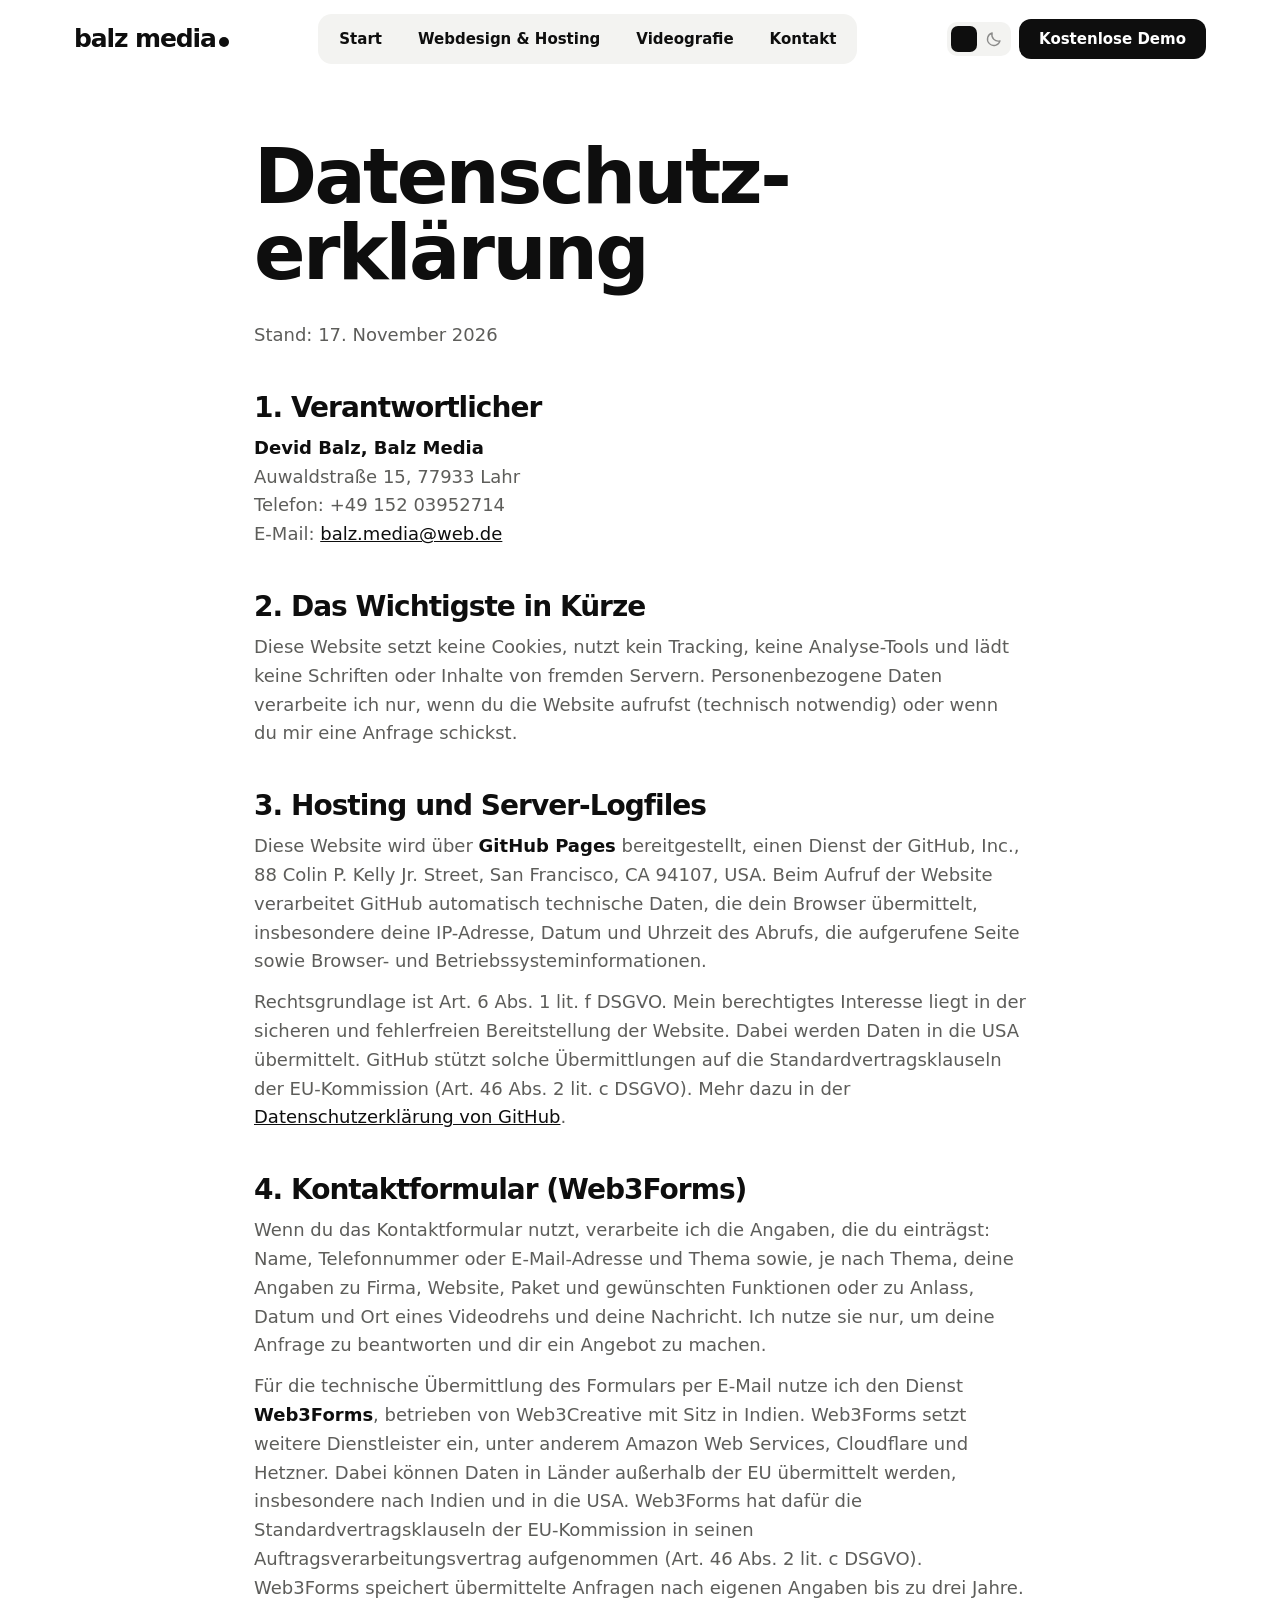
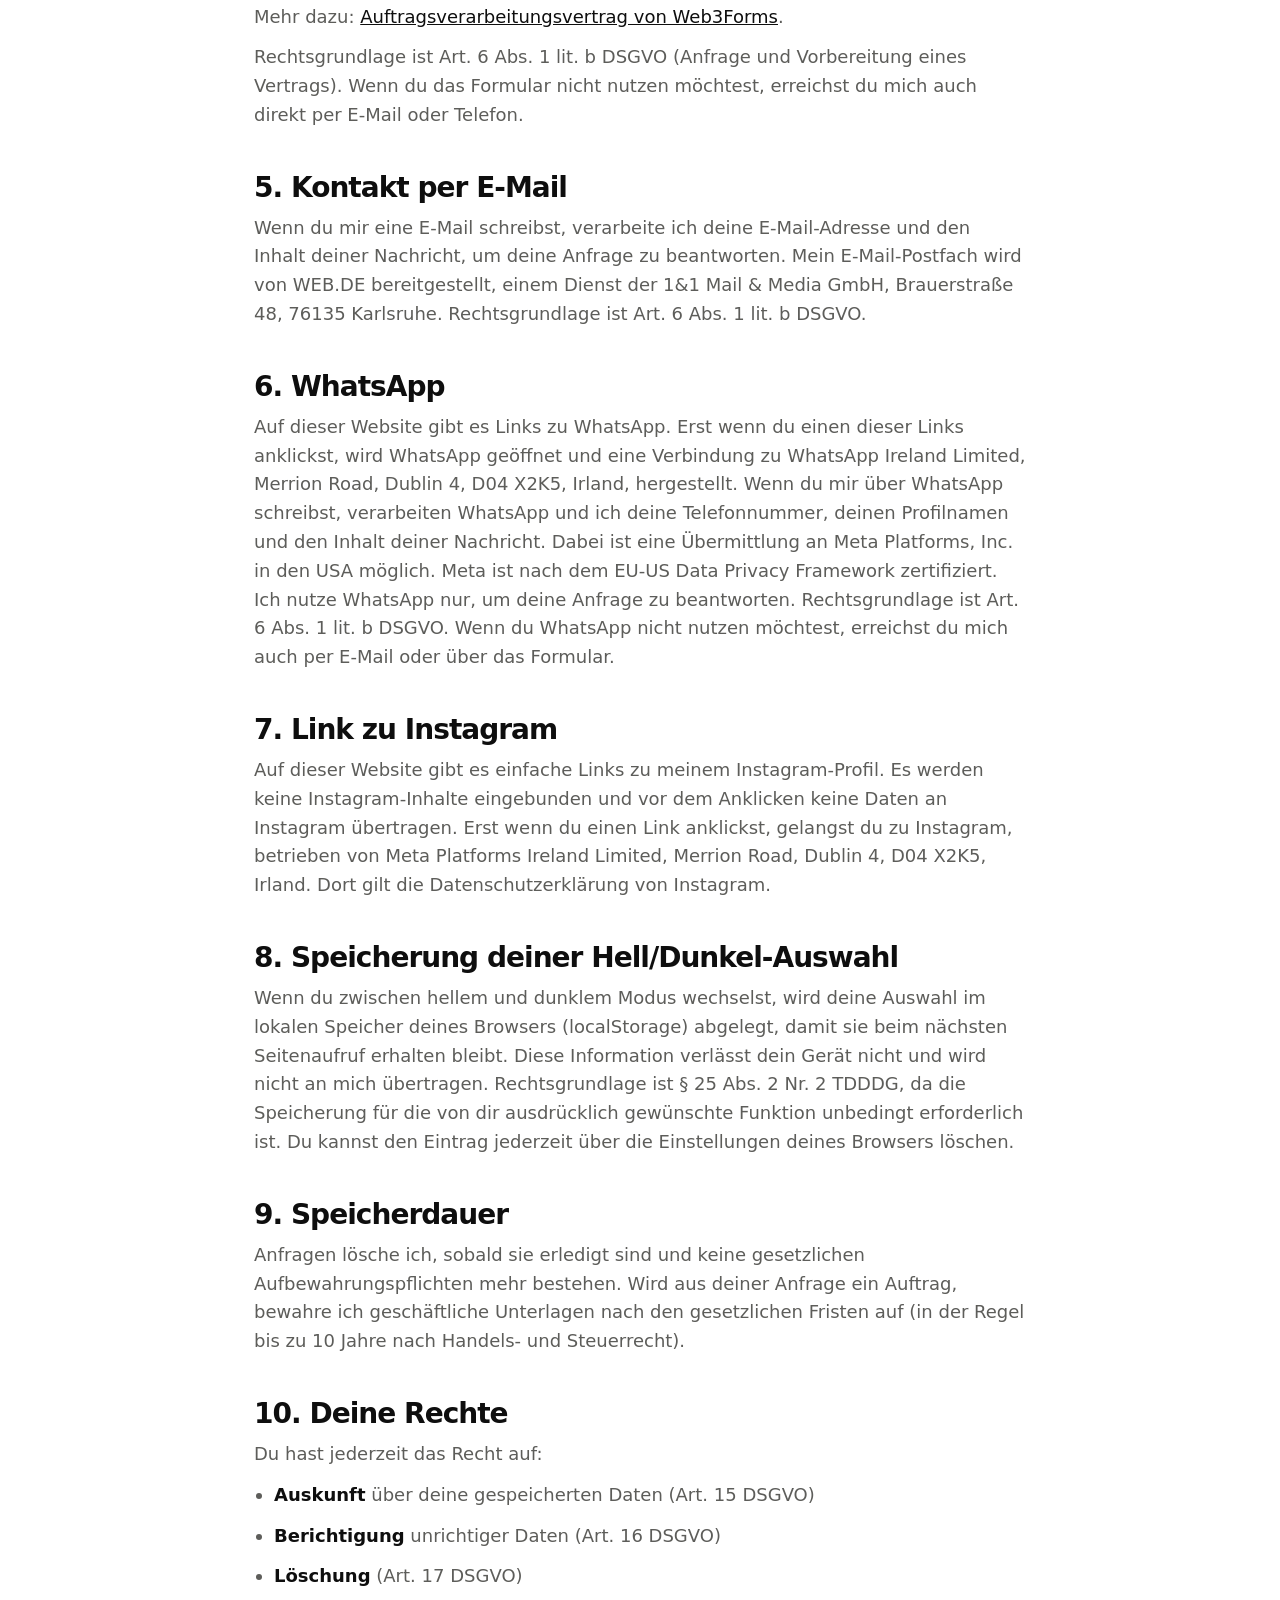
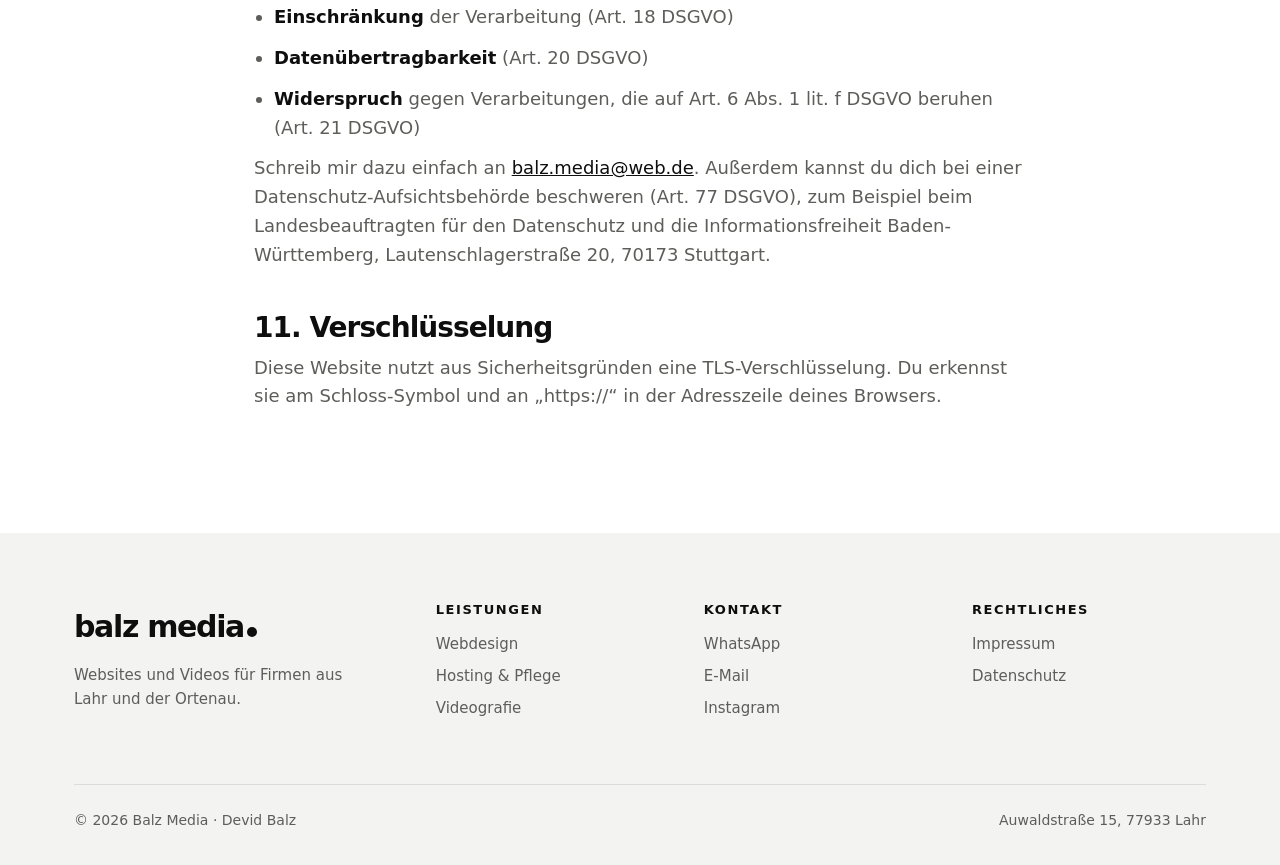
==== datenschutz.html @ 3a7aaa38 "Add files via upload" ====
<!DOCTYPE html>
<html lang="de" class="no-js">
<head>
<meta charset="utf-8">
<meta name="viewport" content="width=device-width, initial-scale=1">
<title>Datenschutz | Balz Media</title>
<meta name="description" content="Datenschutzerklärung von Balz Media.">
<meta name="robots" content="noindex">
<meta name="theme-color" content="#0e0e0e">
<link rel="icon" href="data:image/svg+xml,%3Csvg xmlns='http://www.w3.org/2000/svg' viewBox='0 0 64 64'%3E%3Crect width='64' height='64' rx='14' fill='%230e0e0e'/%3E%3Ctext x='13' y='45' font-family='Arial' font-weight='900' font-size='36' fill='%23fff'%3Eb%3C/text%3E%3Ccircle cx='49' cy='41' r='5' fill='%23fff'/%3E%3C/svg%3E">
<script>try{var t=localStorage.getItem('bm-theme');if(!t)t=matchMedia('(prefers-color-scheme: dark)').matches?'dark':'light';document.documentElement.setAttribute('data-theme',t)}catch(e){}</script>
<link rel="stylesheet" href="style.css">
</head>
<body>
<header>
  <div class="wrap nav">
    <a class="mark" href="index.html" aria-label="Balz Media – Startseite">balz media<b></b></a>
    <ul><li><a href="index.html">Start</a></li><li><a href="webdesign.html">Webdesign &amp; Hosting</a></li><li><a href="videografie.html">Videografie</a></li><li><a href="kontakt.html">Kontakt</a></li></ul>
    <div class="tools">
      <button class="switch" id="theme" type="button" aria-label="Hell- oder Dunkelmodus umschalten"><svg class="sun" viewBox="0 0 24 24" fill="none" stroke="currentColor" stroke-width="1.8" stroke-linecap="round" aria-hidden="true"><circle cx="12" cy="12" r="4.2"/><path d="M12 2.5v2.2M12 19.3v2.2M4.6 4.6l1.6 1.6M17.8 17.8l1.6 1.6M2.5 12h2.2M19.3 12h2.2M4.6 19.4l1.6-1.6M17.8 6.2l1.6-1.6"/></svg><svg class="moon" viewBox="0 0 24 24" fill="none" stroke="currentColor" stroke-width="1.8" stroke-linejoin="round" aria-hidden="true"><path d="M20 14.5A8.5 8.5 0 0 1 9.5 4 8.5 8.5 0 1 0 20 14.5z"/></svg><span class="knob"></span></button>
      <button class="icon-btn menu-btn" id="menu" type="button" aria-label="Menü" aria-expanded="false" aria-controls="mnav"><svg viewBox="0 0 24 24" fill="none" stroke="currentColor" stroke-width="2" stroke-linecap="round" aria-hidden="true"><path d="M4 7h16M4 12h16M4 17h16"/></svg></button>
      <a class="btn btn-ink" href="kontakt.html"><span class="long">Kostenlose Demo</span><span class="short">Anfragen</span></a>
    </div>
  </div>
  <nav class="mobile-nav wrap" id="mnav" aria-label="Menü"><a href="index.html">Start</a><a href="webdesign.html">Webdesign &amp; Hosting</a><a href="videografie.html">Videografie</a><a href="kontakt.html">Kontakt</a><a href="https://wa.me/4915203952714?text=Hallo%20Devid%2C%20ich%20interessiere%20mich%20f%C3%BCr%20eine%20Website." target="_blank" rel="noopener">WhatsApp</a><a href="https://www.instagram.com/balz.media" target="_blank" rel="noopener">Instagram</a></nav>
</header>
<main>

<section class="legal"><div class="wrap">
<h1>Datenschutz&shy;erklärung</h1>
<p>Stand: 17. November 2026</p>

<h2>1. Verantwortlicher</h2>
<p><strong>Devid Balz, Balz Media</strong><br>Auwaldstraße 15, 77933 Lahr<br>Telefon: +49 152 03952714<br>E-Mail: <a href="mailto:balz.media@web.de">balz.media@web.de</a></p>

<h2>2. Das Wichtigste in Kürze</h2>
<p>Diese Website setzt keine Cookies, nutzt kein Tracking, keine Analyse-Tools und lädt keine Schriften oder Inhalte von fremden Servern. Personenbezogene Daten verarbeite ich nur, wenn du die Website aufrufst (technisch notwendig) oder wenn du mir eine Anfrage schickst.</p>

<h2>3. Hosting und Server-Logfiles</h2>
<p>Diese Website wird über <strong>GitHub Pages</strong> bereitgestellt, einen Dienst der GitHub, Inc., 88 Colin P. Kelly Jr. Street, San Francisco, CA 94107, USA. Beim Aufruf der Website verarbeitet GitHub automatisch technische Daten, die dein Browser übermittelt, insbesondere deine IP-Adresse, Datum und Uhrzeit des Abrufs, die aufgerufene Seite sowie Browser- und Betriebssysteminformationen.</p>
<p>Rechtsgrundlage ist Art. 6 Abs. 1 lit. f DSGVO. Mein berechtigtes Interesse liegt in der sicheren und fehlerfreien Bereitstellung der Website. Dabei werden Daten in die USA übermittelt. GitHub stützt solche Übermittlungen auf die Standardvertragsklauseln der EU-Kommission (Art. 46 Abs. 2 lit. c DSGVO). Mehr dazu in der <a href="https://docs.github.com/de/site-policy/privacy-policies/github-general-privacy-statement" target="_blank" rel="noopener">Datenschutzerklärung von GitHub</a>.</p>

<h2>4. Kontaktformular (Web3Forms)</h2>
<p>Wenn du das Kontaktformular nutzt, verarbeite ich die Angaben, die du einträgst: Name, Telefonnummer oder E-Mail-Adresse und Thema sowie, je nach Thema, deine Angaben zu Firma, Website, Paket und gewünschten Funktionen oder zu Anlass, Datum und Ort eines Videodrehs und deine Nachricht. Ich nutze sie nur, um deine Anfrage zu beantworten und dir ein Angebot zu machen.</p>
<p>Für die technische Übermittlung des Formulars per E-Mail nutze ich den Dienst <strong>Web3Forms</strong>, betrieben von Web3Creative mit Sitz in Indien. Web3Forms setzt weitere Dienstleister ein, unter anderem Amazon Web Services, Cloudflare und Hetzner. Dabei können Daten in Länder außerhalb der EU übermittelt werden, insbesondere nach Indien und in die USA. Web3Forms hat dafür die Standardvertragsklauseln der EU-Kommission in seinen Auftragsverarbeitungsvertrag aufgenommen (Art. 46 Abs. 2 lit. c DSGVO). Web3Forms speichert übermittelte Anfragen nach eigenen Angaben bis zu drei Jahre. Mehr dazu: <a href="https://web3forms.com/dpa" target="_blank" rel="noopener">Auftragsverarbeitungsvertrag von Web3Forms</a>.</p>
<p>Rechtsgrundlage ist Art. 6 Abs. 1 lit. b DSGVO (Anfrage und Vorbereitung eines Vertrags). Wenn du das Formular nicht nutzen möchtest, erreichst du mich auch direkt per E-Mail oder Telefon.</p>

<h2>5. Kontakt per E-Mail</h2>
<p>Wenn du mir eine E-Mail schreibst, verarbeite ich deine E-Mail-Adresse und den Inhalt deiner Nachricht, um deine Anfrage zu beantworten. Mein E-Mail-Postfach wird von WEB.DE bereitgestellt, einem Dienst der 1&amp;1 Mail &amp; Media GmbH, Brauerstraße 48, 76135 Karlsruhe. Rechtsgrundlage ist Art. 6 Abs. 1 lit. b DSGVO.</p>

<h2>6. WhatsApp</h2>
<p>Auf dieser Website gibt es Links zu WhatsApp. Erst wenn du einen dieser Links anklickst, wird WhatsApp geöffnet und eine Verbindung zu WhatsApp Ireland Limited, Merrion Road, Dublin 4, D04 X2K5, Irland, hergestellt. Wenn du mir über WhatsApp schreibst, verarbeiten WhatsApp und ich deine Telefonnummer, deinen Profilnamen und den Inhalt deiner Nachricht. Dabei ist eine Übermittlung an Meta Platforms, Inc. in den USA möglich. Meta ist nach dem EU-US Data Privacy Framework zertifiziert. Ich nutze WhatsApp nur, um deine Anfrage zu beantworten. Rechtsgrundlage ist Art. 6 Abs. 1 lit. b DSGVO. Wenn du WhatsApp nicht nutzen möchtest, erreichst du mich auch per E-Mail oder über das Formular.</p>

<h2>7. Link zu Instagram</h2>
<p>Auf dieser Website gibt es einfache Links zu meinem Instagram-Profil. Es werden keine Instagram-Inhalte eingebunden und vor dem Anklicken keine Daten an Instagram übertragen. Erst wenn du einen Link anklickst, gelangst du zu Instagram, betrieben von Meta Platforms Ireland Limited, Merrion Road, Dublin 4, D04 X2K5, Irland. Dort gilt die Datenschutzerklärung von Instagram.</p>

<h2>8. Speicherung deiner Hell/Dunkel-Auswahl</h2>
<p>Wenn du zwischen hellem und dunklem Modus wechselst, wird deine Auswahl im lokalen Speicher deines Browsers (localStorage) abgelegt, damit sie beim nächsten Seitenaufruf erhalten bleibt. Diese Information verlässt dein Gerät nicht und wird nicht an mich übertragen. Rechtsgrundlage ist § 25 Abs. 2 Nr. 2 TDDDG, da die Speicherung für die von dir ausdrücklich gewünschte Funktion unbedingt erforderlich ist. Du kannst den Eintrag jederzeit über die Einstellungen deines Browsers löschen.</p>

<h2>9. Speicherdauer</h2>
<p>Anfragen lösche ich, sobald sie erledigt sind und keine gesetzlichen Aufbewahrungspflichten mehr bestehen. Wird aus deiner Anfrage ein Auftrag, bewahre ich geschäftliche Unterlagen nach den gesetzlichen Fristen auf (in der Regel bis zu 10 Jahre nach Handels- und Steuerrecht).</p>

<h2>10. Deine Rechte</h2>
<p>Du hast jederzeit das Recht auf:</p>
<ul>
<li><strong>Auskunft</strong> über deine gespeicherten Daten (Art. 15 DSGVO)</li>
<li><strong>Berichtigung</strong> unrichtiger Daten (Art. 16 DSGVO)</li>
<li><strong>Löschung</strong> (Art. 17 DSGVO)</li>
<li><strong>Einschränkung</strong> der Verarbeitung (Art. 18 DSGVO)</li>
<li><strong>Datenübertragbarkeit</strong> (Art. 20 DSGVO)</li>
<li><strong>Widerspruch</strong> gegen Verarbeitungen, die auf Art. 6 Abs. 1 lit. f DSGVO beruhen (Art. 21 DSGVO)</li>
</ul>
<p>Schreib mir dazu einfach an <a href="mailto:balz.media@web.de">balz.media@web.de</a>. Außerdem kannst du dich bei einer Datenschutz-Aufsichtsbehörde beschweren (Art. 77 DSGVO), zum Beispiel beim Landesbeauftragten für den Datenschutz und die Informationsfreiheit Baden-Württemberg, Lautenschlagerstraße 20, 70173 Stuttgart.</p>

<h2>11. Verschlüsselung</h2>
<p>Diese Website nutzt aus Sicherheitsgründen eine TLS-Verschlüsselung. Du erkennst sie am Schloss-Symbol und an „https://“ in der Adresszeile deines Browsers.</p>
</div></section>
</main>
<footer>
  <div class="wrap">
    <div class="fgrid">
      <div><a class="mark" href="index.html">balz media<b></b></a><p>Websites und Videos für Firmen aus Lahr und der Ortenau.</p></div>
      <div><h3>Leistungen</h3><ul><li><a href="webdesign.html">Webdesign</a></li><li><a href="webdesign.html#hosting">Hosting &amp; Pflege</a></li><li><a href="videografie.html">Videografie</a></li></ul></div>
      <div><h3>Kontakt</h3><ul><li><a href="https://wa.me/4915203952714?text=Hallo%20Devid%2C%20ich%20interessiere%20mich%20f%C3%BCr%20eine%20Website." target="_blank" rel="noopener">WhatsApp</a></li><li><a href="mailto:balz.media@web.de">E-Mail</a></li><li><a href="https://www.instagram.com/balz.media" target="_blank" rel="noopener">Instagram</a></li></ul></div>
      <div><h3>Rechtliches</h3><ul><li><a href="impressum.html">Impressum</a></li><li><a href="datenschutz.html">Datenschutz</a></li></ul></div>
    </div>
    <div class="fbot"><span>© 2026 Balz Media · Devid Balz</span><span>Auwaldstraße 15, 77933 Lahr</span></div>
  </div>
</footer>
<script src="main.js"></script>
</body>
</html>
---- style.css ----
/* Balz Media – gemeinsames Stylesheet. Keine externen Schriften (DSGVO). */
:root{--bg:#ffffff;--bg2:#f3f3f1;--ink:#0e0e0e;--on-ink:#ffffff;--soft:#5d5d5a;--line:#dedcd8;--inv:#0e0e0e;--on-inv:#ffffff;--inv-soft:#a6a6a2;--inv-line:#2c2c2a;--wa:#1fa855;color-scheme:light}
[data-theme="dark"]{--bg:#0b0b0b;--bg2:#161616;--ink:#ffffff;--on-ink:#0b0b0b;--soft:#b9b9b5;--line:#2c2c2a;--inv:#ffffff;--on-inv:#0b0b0b;--inv-soft:#55554f;--inv-line:#dcdcd8;color-scheme:dark}
*{box-sizing:border-box;margin:0;padding:0}
html{scroll-behavior:smooth}
@media(prefers-reduced-motion:reduce){html{scroll-behavior:auto}*{animation:none!important;transition:none!important}}
body{background:var(--bg);color:var(--ink);font-family:ui-sans-serif,system-ui,-apple-system,'Segoe UI',Roboto,'Helvetica Neue',Arial,sans-serif;font-size:18px;line-height:1.6;-webkit-font-smoothing:antialiased;transition:background-color .3s,color .3s}
a{color:inherit}
img{max-width:100%;display:block}
:focus-visible{outline:3px solid var(--ink);outline-offset:3px;border-radius:6px}
.wrap{max-width:1180px;margin:0 auto;padding:0 24px}
h1,h2,h3{font-weight:800;letter-spacing:-.035em;line-height:1}
h1{font-size:clamp(46px,8vw,112px)}
h2{font-size:clamp(36px,5.2vw,64px);margin-bottom:18px;max-width:17ch}
h3{font-size:24px;letter-spacing:-.02em;line-height:1.15}
.lead{color:var(--soft);max-width:56ch;font-size:clamp(18px,1.6vw,20px)}
.kicker{display:inline-block;font-size:13px;font-weight:800;letter-spacing:.14em;text-transform:uppercase;margin-bottom:20px}
.kicker::before{content:"";display:inline-block;width:8px;height:8px;border-radius:50%;background:currentColor;margin-right:10px;vertical-align:1px}
section{padding:110px 0}
.alt{background:var(--bg2)}
.inv{background:var(--inv);color:var(--on-inv)}
.inv .lead,.inv .soft{color:var(--inv-soft)}

/* Buttons */
.btn{display:inline-flex;align-items:center;justify-content:center;gap:10px;padding:16px 26px;border-radius:12px;font:inherit;font-weight:700;font-size:16px;text-decoration:none;border:0;cursor:pointer;transition:transform .15s,background .2s,color .2s;line-height:1.2}
.btn:hover{transform:translateY(-2px)}
.btn .ar{width:18px;height:18px;fill:none;stroke:currentColor;stroke-width:2.4;stroke-linecap:round;stroke-linejoin:round;transition:transform .2s}
.btn:hover .ar{transform:translateX(4px)}
.btn svg{width:20px;height:20px;flex-shrink:0}
.btn-ink{background:var(--ink);color:var(--on-ink)}
.btn-line{box-shadow:inset 0 0 0 2px var(--ink)}
.btn-line:hover{background:var(--ink);color:var(--on-ink)}
.inv .btn-ink{background:var(--on-inv);color:var(--inv)}
.inv .btn-line{box-shadow:inset 0 0 0 2px var(--on-inv)}
.inv .btn-line:hover{background:var(--on-inv);color:var(--inv)}
.btn-wa{background:var(--wa);color:#fff}
.btn-insta{background:linear-gradient(45deg,#f9a03f 0%,#e1306c 40%,#c13584 65%,#833ab4 100%);color:#fff}
.ctas{display:flex;gap:12px;flex-wrap:wrap}

/* Header */
header{position:sticky;top:0;z-index:30;background:var(--bg);background:color-mix(in srgb,var(--bg) 88%,transparent);backdrop-filter:saturate(1.4) blur(12px);-webkit-backdrop-filter:saturate(1.4) blur(12px);border-bottom:1px solid transparent;transition:border-color .2s,background-color .3s}
header.scrolled{border-bottom-color:var(--line)}
.nav{display:flex;align-items:center;justify-content:space-between;height:78px;gap:16px}
.mark{font-weight:800;font-size:25px;letter-spacing:-.045em;text-decoration:none;white-space:nowrap}
.mark b{display:inline-block;width:10px;height:10px;border-radius:50%;background:currentColor;margin-left:3px}
.nav ul{display:flex;gap:4px;list-style:none;font-size:15px;font-weight:600;background:var(--bg2);padding:5px;border-radius:14px}
.nav ul a{display:block;text-decoration:none;padding:8px 16px;border-radius:10px;transition:background .2s,color .2s}
.nav ul a:hover{background:var(--bg)}
.nav ul a[aria-current="page"]{background:var(--ink);color:var(--on-ink)}
.tools{display:flex;align-items:center;gap:8px}
.icon-btn{width:42px;height:42px;border-radius:50%;border:1.5px solid var(--line);background:transparent;color:var(--ink);display:grid;place-items:center;cursor:pointer;text-decoration:none;transition:border-color .2s}
.icon-btn:hover{border-color:var(--ink)}
.icon-btn svg{width:19px;height:19px}
.switch{position:relative;width:64px;height:34px;border-radius:10px;border:0;background:var(--bg2);cursor:pointer;color:var(--ink);flex-shrink:0}
.switch svg{position:absolute;top:8px;width:18px;height:18px;opacity:.45}
.switch .sun{left:8px}.switch .moon{right:8px}
.switch .knob{position:absolute;top:4px;left:4px;width:26px;height:26px;border-radius:7px;background:var(--ink);transition:transform .25s}
[data-theme="dark"] .switch .knob{transform:translateX(30px)}
.nav .btn{padding:11px 20px;font-size:15px}
.nav .btn .short{display:none}
.icon-btn{border-radius:10px}
.menu-btn{display:none}
.mobile-nav{display:none}

/* Hero */
.hero{padding:70px 0 100px}
.hero h1{max-width:13ch;margin-bottom:28px}
.hero h1 .o{-webkit-text-stroke:2px var(--ink);color:transparent}
.hero .lead{margin-bottom:36px}
.facts{display:flex;gap:14px 36px;flex-wrap:wrap;margin-top:42px;font-size:16px;color:var(--soft)}
.facts b{color:var(--ink);font-weight:800}
.page-hero{padding:70px 0 90px}
.page-hero h1{font-size:clamp(44px,7vw,96px);max-width:14ch;margin-bottom:26px}

/* Zwei Bereiche (Startseite) */
.split{display:grid;grid-template-columns:1fr 1fr;gap:20px}
.tile{position:relative;display:flex;flex-direction:column;justify-content:space-between;min-height:460px;padding:40px;border-radius:24px;text-decoration:none;overflow:hidden;transition:transform .25s}
.tile:hover{transform:translateY(-6px)}
.tile.t-web{background:var(--bg2);color:var(--ink)}
.tile.t-vid{background:var(--inv);color:var(--on-inv)}
.tile .num{font-size:14px;font-weight:800;letter-spacing:.14em;text-transform:uppercase;opacity:.7}
.tile h2{font-size:clamp(38px,4.6vw,60px);margin:18px 0 14px}
.tile p{opacity:.75;max-width:36ch}
.tile ul{list-style:none;margin:24px 0 30px;display:flex;flex-wrap:wrap;gap:8px}
.tile li{font-size:14px;font-weight:700;padding:7px 14px;border-radius:999px;border:1.5px solid currentColor;opacity:.85}
.tile .go{display:inline-flex;align-items:center;gap:12px;font-weight:800;font-size:18px}
.tile .go i{width:52px;height:52px;border-radius:14px;display:grid;place-items:center;background:currentColor;transition:transform .25s}
.tile .go i svg{width:22px;height:22px;stroke-width:2.4;fill:none;stroke-linecap:round;stroke-linejoin:round}
.t-web .go i svg{stroke:var(--bg2)}.t-vid .go i svg{stroke:var(--inv)}
.tile:hover .go i{transform:translateX(6px)}

/* Handy-Mockups der Demos */
.phones{display:flex;justify-content:center;align-items:flex-end;gap:26px;margin-top:60px}
.phone{display:block;width:240px;flex-shrink:0;border-radius:34px;background:#0e0e0e;padding:10px;text-decoration:none;position:relative;transition:transform .25s;box-shadow:0 30px 60px -30px rgba(0,0,0,.45)}
[data-theme="dark"] .phone{background:#2a2a2a}
.phone:hover{transform:translateY(-10px)}
.phone img{width:100%;height:auto;aspect-ratio:9/17;object-fit:cover;object-position:top;border-radius:25px}
.phone:nth-child(2){width:260px}
.phone .lbl{display:block;text-align:center;font-size:14px;font-weight:700;color:var(--ink);position:absolute;left:0;right:0;bottom:-34px}
.phones-note{text-align:center;color:var(--soft);font-size:15px;margin-top:56px}

/* Listen */
.who{display:grid;grid-template-columns:1fr 1fr;gap:70px;align-items:start}
.who p{color:var(--soft);margin-bottom:16px}
.list{list-style:none;border-top:2px solid var(--ink)}
.list li{display:flex;justify-content:space-between;gap:20px;padding:20px 0;border-bottom:1px solid var(--line);font-weight:700;font-size:19px}
.list li span{color:var(--soft);font-weight:500;font-size:15px;text-align:right}

/* Ablauf */
.steps{display:grid;grid-template-columns:repeat(4,1fr);gap:20px;list-style:none;counter-reset:s;margin-top:50px}
.steps li{counter-increment:s;border-top:2px solid currentColor;padding-top:22px}
.steps li::before{content:"0" counter(s);display:block;font-weight:800;font-size:15px;letter-spacing:.1em;margin-bottom:26px}
.steps h3{margin-bottom:10px}
.steps p{color:var(--soft);font-size:16px}
.inv .steps p{color:var(--inv-soft)}

/* Karussell (Pakete / Leistungen) */
.carousel{position:relative}
.car-top{display:flex;justify-content:space-between;align-items:flex-end;gap:20px;flex-wrap:wrap}
.car-ctrl{display:flex;gap:10px}
.car-ctrl{align-items:center}
.car-ctrl .count{font-weight:800;font-size:15px;letter-spacing:.06em;margin-right:8px;font-variant-numeric:tabular-nums}
.car-ctrl button{width:50px;height:50px;border-radius:12px;border:2px solid var(--ink);background:transparent;color:var(--ink);cursor:pointer;display:grid;place-items:center;transition:background .2s,opacity .2s}
.car-ctrl button:hover:not(:disabled){background:var(--ink);color:var(--on-ink)}
.car-ctrl button:disabled{opacity:.25;cursor:default}
.car-ctrl svg{width:20px;height:20px;fill:none;stroke:currentColor;stroke-width:2.4;stroke-linecap:round;stroke-linejoin:round}
.track{display:flex;gap:20px;overflow-x:auto;scroll-snap-type:x mandatory;scroll-behavior:smooth;scrollbar-width:none;padding:44px 2px 10px;margin-top:6px;touch-action:pan-x pan-y;overscroll-behavior-x:contain;-webkit-overflow-scrolling:touch}
.track::-webkit-scrollbar{display:none}
.track>*{flex:0 0 min(370px,86%);scroll-snap-align:start}
@media(min-width:1001px){.track.plans>*{flex-basis:calc((100% - 40px)/3)}.track.vids>*{flex-basis:calc((100% - 40px)/3)}}
.bar{height:3px;background:var(--line);border-radius:2px;margin-top:28px;overflow:hidden}
.bar i{display:block;height:100%;width:30%;background:var(--ink);border-radius:2px;transition:width .2s}

/* Paket-Karten */
.plan{position:relative;background:var(--bg);border:1.5px solid var(--line);border-radius:22px;padding:34px 30px;display:flex;flex-direction:column}
.alt .plan{background:var(--bg)}
.plan.hot{background:var(--inv);color:var(--on-inv);border-color:var(--inv)}
.plan .tag{position:absolute;top:-15px;left:30px;background:var(--ink);color:var(--on-ink);font-size:13px;font-weight:800;padding:6px 14px;border-radius:999px}
.plan.hot .tag{background:var(--on-inv);color:var(--inv);box-shadow:0 0 0 2px var(--inv)}
.plan h3{font-size:28px}
.plan .for{color:var(--soft);font-size:15px;margin:6px 0 22px}
.plan.hot .for,.plan.hot .per{color:var(--inv-soft)}
.plan .price{font-size:48px;font-weight:800;letter-spacing:-.04em;line-height:1}
.plan .per{color:var(--soft);font-size:15px;margin:6px 0 24px}
.plan ul{list-style:none;margin-bottom:30px;flex:1}
.plan li{padding:10px 0 10px 30px;position:relative;font-size:16px;border-top:1px solid var(--line)}
.plan.hot li{border-top-color:var(--inv-line)}
.plan li::before{content:"";position:absolute;left:2px;top:17px;width:14px;height:8px;border-left:2.5px solid currentColor;border-bottom:2.5px solid currentColor;transform:rotate(-45deg)}
.plan .btn{width:100%}

/* Kleine Karten (Hosting, Video-Leistungen) */
.grid3{display:grid;grid-template-columns:repeat(3,1fr);gap:20px;margin-top:50px}
.grid2{display:grid;grid-template-columns:repeat(2,1fr);gap:20px;margin-top:50px}
.box{background:var(--bg);border:1.5px solid var(--line);border-radius:22px;padding:32px 30px}
.alt .box{background:var(--bg)}
.box .price{font-size:40px;font-weight:800;letter-spacing:-.04em;margin:12px 0 2px}
.box .per{color:var(--soft);font-size:15px;margin-bottom:14px}
.box p{color:var(--soft);font-size:16px}
.box ul{list-style:none;margin-top:14px}
.box li{padding:8px 0 8px 26px;position:relative;font-size:16px;border-top:1px solid var(--line)}
.box li::before{content:"";position:absolute;left:2px;top:15px;width:12px;height:7px;border-left:2.5px solid currentColor;border-bottom:2.5px solid currentColor;transform:rotate(-45deg)}
.note{color:var(--soft);font-size:15px;margin-top:28px;max-width:80ch}

/* Video-Karten */
.vcard{border-radius:22px;overflow:hidden;background:var(--bg);border:1.5px solid var(--line);display:flex;flex-direction:column}
.vcard .media{aspect-ratio:16/10;background:var(--inv);color:var(--on-inv);display:grid;place-items:center;position:relative}
.vcard .media.v{aspect-ratio:4/5}
.vcard .media span{font-size:14px;font-weight:700;opacity:.6}
.vcard .media i{position:absolute;left:20px;top:18px;font-style:normal;font-size:13px;font-weight:800;letter-spacing:.12em;text-transform:uppercase;opacity:.75}
.play{width:66px;height:66px;border-radius:50%;border:2px solid currentColor;display:grid;place-items:center;margin-bottom:14px}
.play svg{width:22px;height:22px;fill:currentColor;margin-left:4px}
.vcard .media .in{display:flex;flex-direction:column;align-items:center}
.vcard .tx{padding:26px 26px 30px}
.vcard h3{margin-bottom:8px}
.vcard p{color:var(--soft);font-size:16px}
.vcard .from{display:inline-block;margin-top:16px;font-weight:800;font-size:15px}

/* Showreel-Platzhalter */
.reel{margin-top:56px;border-radius:24px;aspect-ratio:16/8;background:#161616;color:#fff;display:grid;place-items:center;position:relative;overflow:hidden}
[data-theme="dark"] .reel{background:#1d1d1d}
.reel .in{display:flex;flex-direction:column;align-items:center;gap:6px;text-align:center}
.reel .play{width:90px;height:90px}
.reel .play svg{width:30px;height:30px}
.reel b{font-size:22px}
.reel small{opacity:.6;font-size:15px}

/* Über mich */
.about{display:grid;grid-template-columns:.9fr 1.1fr;gap:80px;align-items:center}
.portrait{aspect-ratio:4/5;border-radius:24px;background:var(--bg2);display:grid;place-items:center;color:var(--soft);font-weight:700;overflow:hidden;border:1.5px dashed var(--line)}
.portrait img{width:100%;height:100%;object-fit:cover}
.about p{color:var(--soft);margin-bottom:16px;max-width:54ch}
.sig{font-weight:800;color:var(--ink)!important;margin-top:8px}

/* Referenz */
.ref{display:grid;grid-template-columns:1fr 1.4fr;gap:50px;align-items:center;background:var(--bg2);border-radius:24px;padding:46px}
.ref blockquote{font-size:clamp(22px,2.4vw,30px);font-weight:700;letter-spacing:-.02em;line-height:1.3}
.ref .who-r{margin-top:18px;color:var(--soft);font-size:15px}

/* FAQ */
.faq{max-width:860px;margin-top:40px;border-top:2px solid var(--ink)}
.faq details{border-bottom:1px solid var(--line)}
.faq summary{list-style:none;cursor:pointer;padding:24px 50px 24px 0;font-weight:800;font-size:20px;position:relative;letter-spacing:-.01em}
.faq summary::-webkit-details-marker{display:none}
.faq summary::after{content:"";position:absolute;right:8px;top:50%;width:12px;height:12px;border-right:2.5px solid currentColor;border-bottom:2.5px solid currentColor;transform:translateY(-75%) rotate(45deg);transition:transform .2s}
.faq details[open] summary::after{transform:translateY(-25%) rotate(-135deg)}
.faq details p{color:var(--soft);padding:0 0 24px;max-width:70ch}

/* CTA */
.cta .in2{display:grid;grid-template-columns:1.3fr 1fr;gap:50px;align-items:end}
.cta h2{font-size:clamp(42px,6.4vw,92px);margin:0}
.cta .lead{margin-bottom:28px}
.cta .big{width:100%;justify-content:space-between;padding:22px 26px;font-size:19px}
.cta .mini{display:flex;flex-wrap:wrap;gap:8px 22px;margin-top:22px;font-size:15px;font-weight:700}
.cta .mini a{text-decoration:none;border-bottom:1.5px solid var(--inv-soft);padding-bottom:2px}
.cta .mini a:hover{border-bottom-color:var(--on-inv)}

/* Kontakt */
.contact-top{padding-top:60px;padding-bottom:46px;border-bottom:2px solid var(--ink);margin-bottom:46px}
.contact-top h1{font-size:clamp(46px,7.5vw,104px);max-width:none}
.contact-top .lead{margin-top:20px}
.contact{display:grid;grid-template-columns:.85fr 1.15fr;gap:60px;align-items:start;padding-bottom:110px}
.direct h2{font-size:24px;letter-spacing:-.02em;margin-bottom:14px}
.rows{list-style:none;border-top:1px solid var(--line)}
.rows a{display:grid;grid-template-columns:1fr auto;align-items:center;gap:4px 14px;padding:20px 4px;border-bottom:1px solid var(--line);text-decoration:none;transition:padding .2s}
.rows a:hover{padding-left:12px}
.rows small{grid-column:1;font-size:13px;font-weight:700;letter-spacing:.1em;text-transform:uppercase;color:var(--soft)}
.rows b{grid-column:1;font-size:clamp(18px,2vw,22px);letter-spacing:-.01em;overflow-wrap:anywhere}
.rows svg.ar{grid-column:2;grid-row:1/3;width:22px;height:22px;fill:none;stroke:currentColor;stroke-width:2.2;stroke-linecap:round;stroke-linejoin:round}
.promise{margin-top:30px;padding:22px;border-radius:16px;background:var(--bg2);font-size:16px;color:var(--soft)}
.promise b{color:var(--ink)}
.chips{display:flex;flex-wrap:wrap;gap:8px;border:0}
.chips legend{font-size:14px;font-weight:700;margin-bottom:8px}
.chips label{display:block;position:relative;font-weight:600;font-size:15px}
.chips input{position:absolute;opacity:0;width:1px;height:1px}
.chips label>span{display:block;padding:10px 16px;border-radius:10px;border:1.5px solid var(--line);background:var(--bg);cursor:pointer;transition:background .15s,color .15s,border-color .15s}
.chips input:checked+span{background:var(--ink);color:var(--on-ink);border-color:var(--ink)}
.chips input:focus-visible+span{outline:3px solid var(--ink);outline-offset:2px}
.btn-wa-line{background:transparent;color:var(--ink);box-shadow:inset 0 0 0 2px var(--line)}
.btn-wa-line svg{color:var(--wa)}
.btn-wa-line:hover{box-shadow:inset 0 0 0 2px var(--wa)}
form{background:var(--bg2);border-radius:20px;padding:38px;display:grid;grid-template-columns:1fr 1fr;gap:16px}
form>*{min-width:0}
label{display:flex;flex-direction:column;gap:7px;font-size:14px;font-weight:700}
.full{grid-column:1/-1}
input,select,textarea{font:inherit;font-size:16px;font-weight:400;padding:14px 15px;border:1.5px solid var(--line);border-radius:12px;background:var(--bg);color:var(--ink);width:100%}
input:focus,select:focus,textarea:focus{outline:none;border-color:var(--ink)}
textarea{min-height:130px;resize:vertical}
.check span{font-weight:400;font-size:14px;color:var(--soft);line-height:1.5}
.check input{width:auto;margin-right:8px;vertical-align:-2px;accent-color:var(--ink)}
.check a{color:var(--ink)}
.ok{display:none;grid-column:1/-1;font-weight:700}
.opt{font-weight:400;color:var(--soft)}

/* Rechtliches */
.legal{padding:60px 0 110px}
.legal .wrap{max-width:820px}
.legal h1{font-size:clamp(44px,6vw,76px);margin-bottom:30px}
.legal h2{font-size:28px;margin:44px 0 12px;max-width:none}
.legal h3{font-size:20px;margin:24px 0 8px}
.legal p,.legal li{color:var(--soft);margin-bottom:12px}
.legal ul{padding-left:20px;margin-bottom:12px}
.legal strong{color:var(--ink)}
.legal a{color:var(--ink)}
.todo{background:#ffe08a;color:#4a3700;padding:1px 6px;border-radius:4px;font-weight:700}

/* Footer */
footer{padding:70px 0 34px;font-size:15px;color:var(--soft);background:var(--bg2)}
.fgrid{display:grid;grid-template-columns:1.4fr 1fr 1fr 1fr;gap:34px}
.fgrid .mark{color:var(--ink);font-size:30px;display:inline-block;margin-bottom:12px}
.fgrid p{max-width:30ch}
.fgrid h3{font-size:13px;letter-spacing:.12em;text-transform:uppercase;color:var(--ink);margin-bottom:14px}
.fgrid ul{list-style:none}
.fgrid li{margin-bottom:8px}
.fbot{display:flex;justify-content:space-between;flex-wrap:wrap;gap:10px;margin-top:56px;padding-top:24px;border-top:1px solid var(--line);font-size:14px}
footer a{text-decoration:none}footer a:hover{text-decoration:underline}

/* Einblenden beim Scrollen */
.reveal{opacity:0;transform:translateY(24px);transition:opacity .7s,transform .7s}
.reveal.in{opacity:1;transform:none}
.no-js .reveal{opacity:1;transform:none}

@media(max-width:1000px){
  .nav ul{display:none}
  .menu-btn{display:grid}
  .mobile-nav.open{display:block;border-top:1px solid var(--line);padding:10px 0 18px}
  .mobile-nav a{display:block;padding:12px 0;font-weight:700;font-size:20px;text-decoration:none}
  .split,.who,.about,.contact,.ref,.cta .in2{grid-template-columns:1fr}
  .fgrid{grid-template-columns:1fr 1fr}
  .who,.about,.contact{gap:44px}
  .grid3{grid-template-columns:1fr 1fr}
  .steps{grid-template-columns:1fr 1fr;gap:34px 20px}
  .phone:nth-child(3){display:none}
  section{padding:90px 0}
}
@media(max-width:640px){
  body{font-size:17px}
  .wrap{padding:0 20px}
  .nav{height:68px}
  .mark{font-size:22px}
  .icon-btn{width:38px;height:38px}
  .tools{gap:6px}
  .nav .btn{padding:10px 14px;font-size:14px}
  .nav .btn .long{display:none}.nav .btn .short{display:inline}
  .tools .hide-s{display:none}
  .tile{min-height:0;padding:30px 26px}
  .grid3,.grid2,.steps{grid-template-columns:1fr}
  .fgrid{grid-template-columns:1fr}
  .switch{width:58px}.switch .knob{width:23px}[data-theme="dark"] .switch .knob{transform:translateX(27px)}
  .contact-top{padding-top:40px;padding-bottom:34px;margin-bottom:34px}
  .phones{gap:14px}
  .phone{width:44%}.phone:nth-child(2){width:48%}
  form{grid-template-columns:1fr;padding:24px}
  .ref{padding:30px 24px}
  .list li{flex-direction:column;gap:2px}
  .list li span{text-align:left}
  .hero{padding:44px 0 80px}
  .page-hero{padding:44px 0 70px}
}

/* Formular-Gruppen je nach Thema */
.grp{display:grid;grid-template-columns:1fr 1fr;gap:16px;padding-top:6px}
.grp[hidden]{display:none}
.grp>*{min-width:0}
.gt{grid-column:1/-1;font-weight:800;font-size:13px;letter-spacing:.12em;text-transform:uppercase;color:var(--soft);padding-top:14px;border-top:1px solid var(--line)}
.chips legend .opt{font-weight:400}
@media(max-width:640px){.grp{grid-template-columns:1fr}}
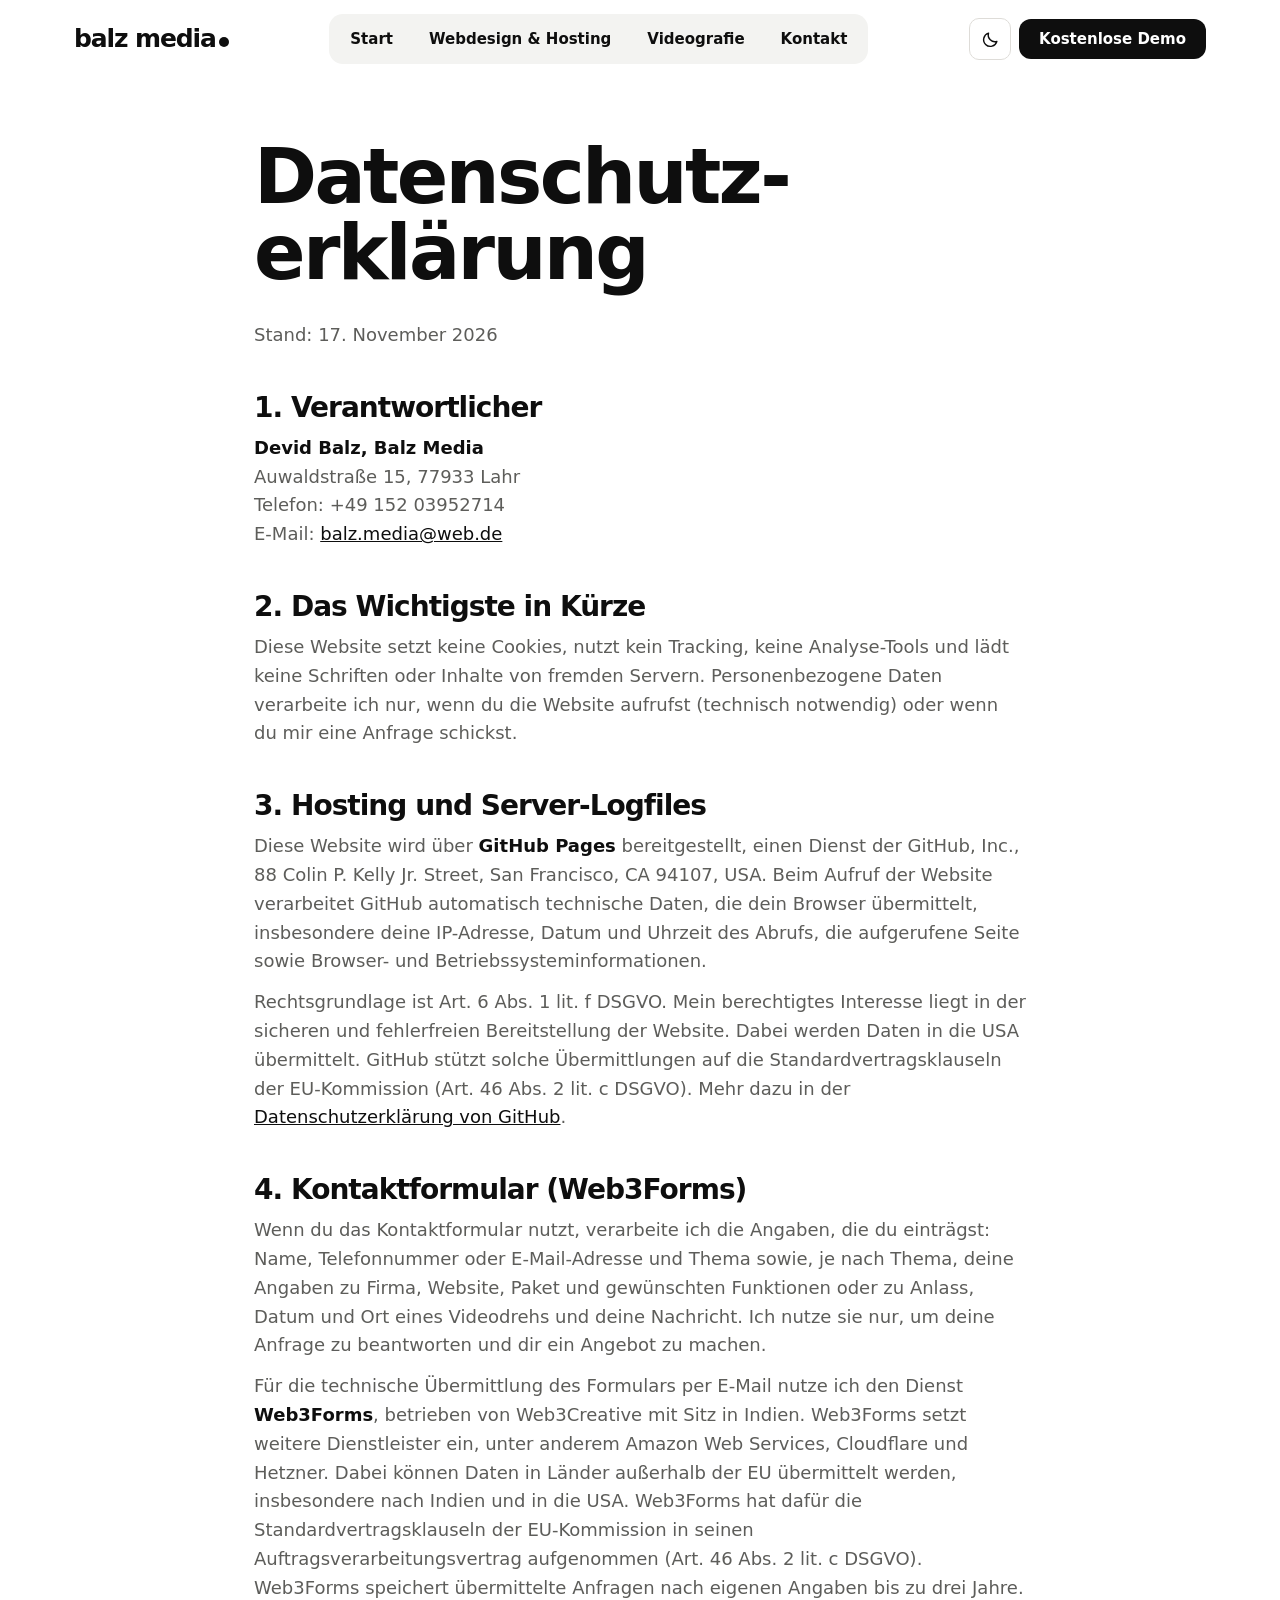
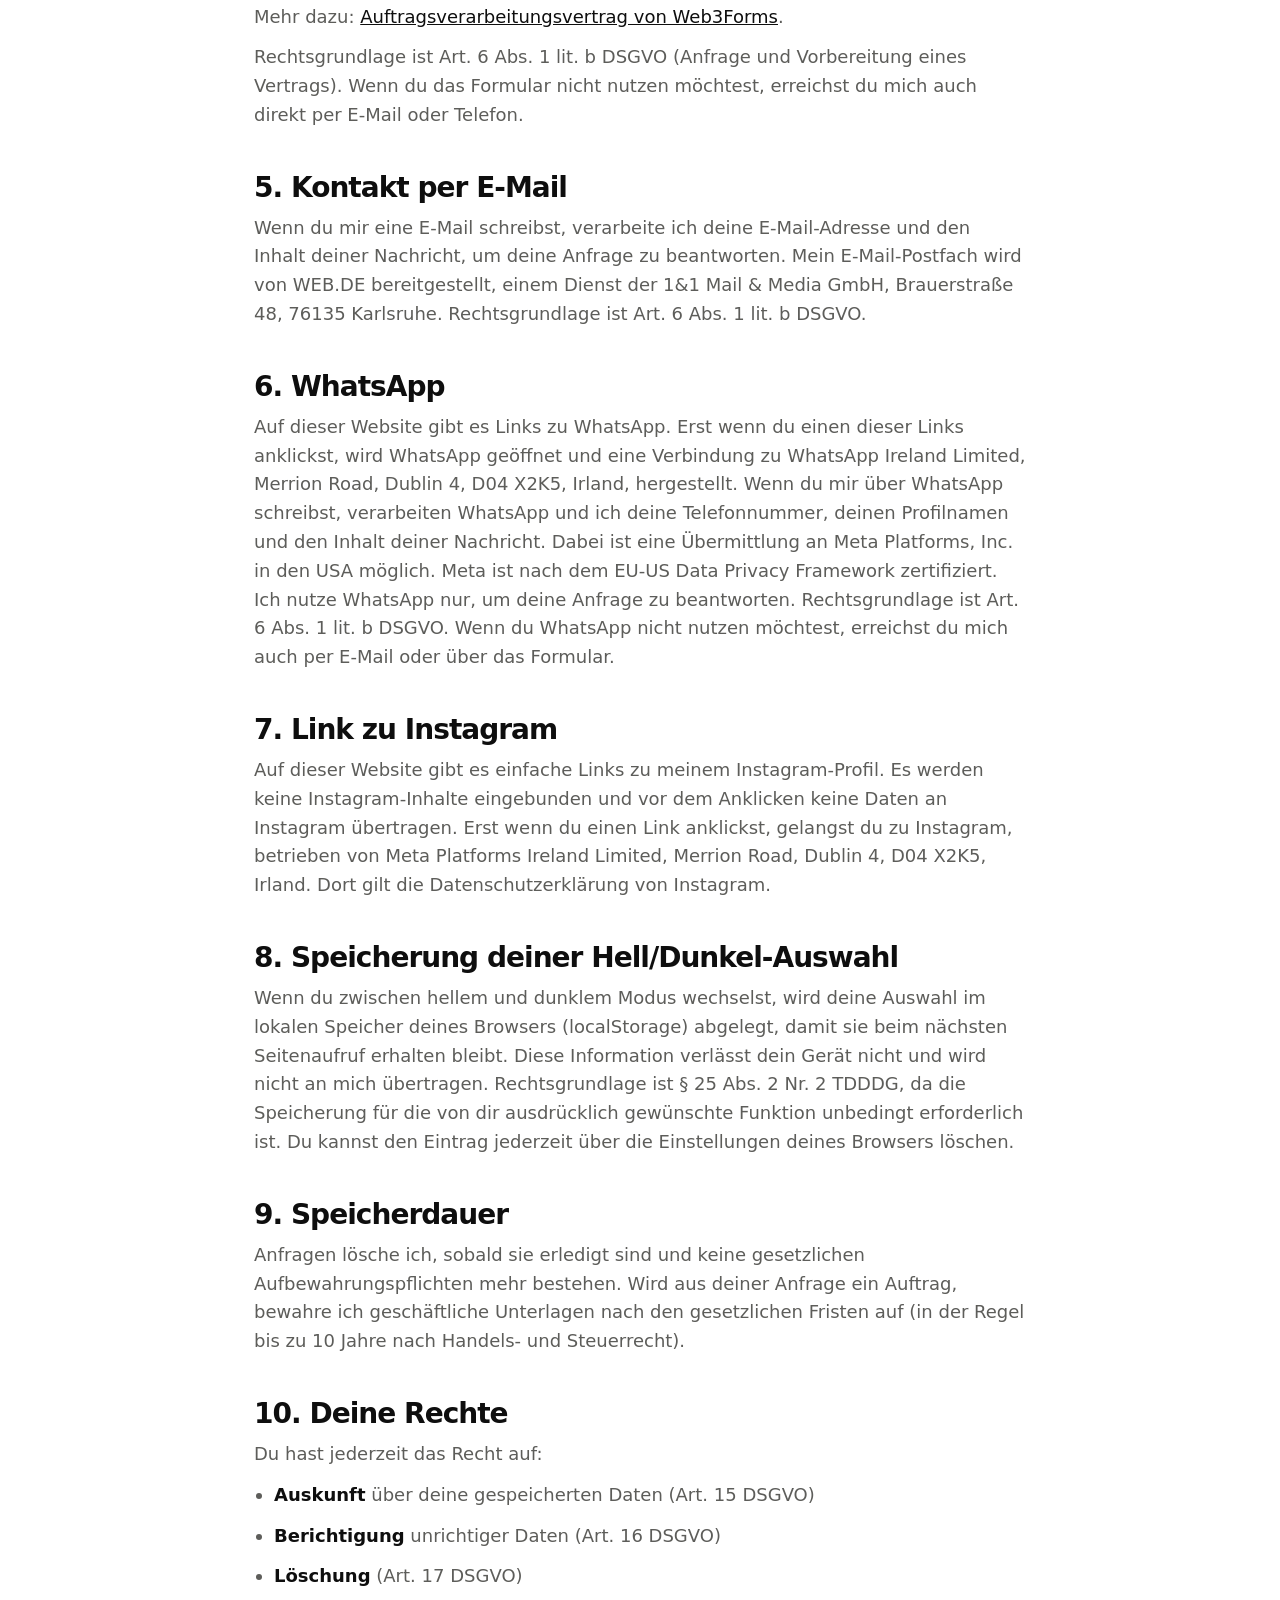
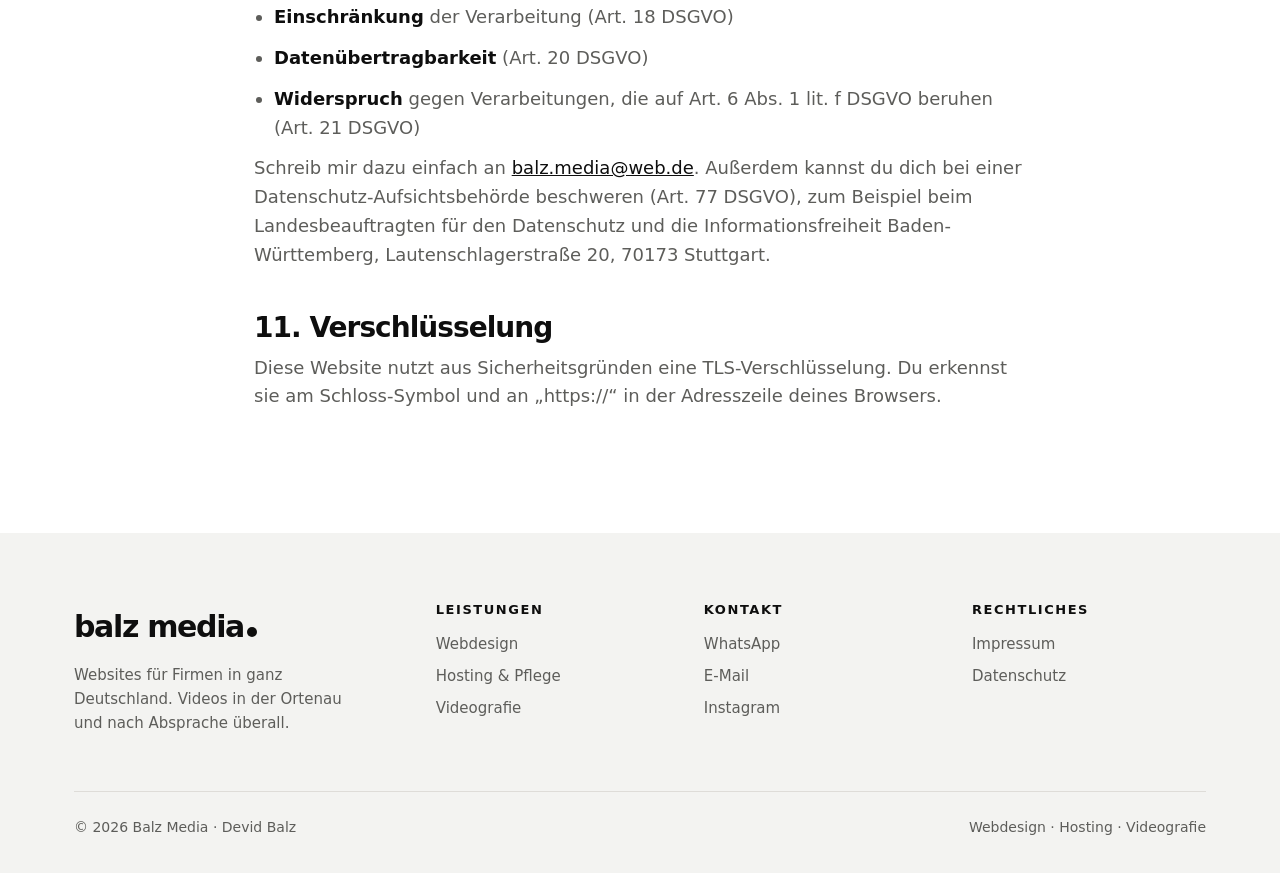
==== commit 93568f53: "Add files via upload" ====
--- a/datenschutz.html
+++ b/datenschutz.html
@@ -17,7 +17,7 @@
     <a class="mark" href="index.html" aria-label="Balz Media – Startseite">balz media<b></b></a>
     <ul><li><a href="index.html">Start</a></li><li><a href="webdesign.html">Webdesign &amp; Hosting</a></li><li><a href="videografie.html">Videografie</a></li><li><a href="kontakt.html">Kontakt</a></li></ul>
     <div class="tools">
-      <button class="switch" id="theme" type="button" aria-label="Hell- oder Dunkelmodus umschalten"><svg class="sun" viewBox="0 0 24 24" fill="none" stroke="currentColor" stroke-width="1.8" stroke-linecap="round" aria-hidden="true"><circle cx="12" cy="12" r="4.2"/><path d="M12 2.5v2.2M12 19.3v2.2M4.6 4.6l1.6 1.6M17.8 17.8l1.6 1.6M2.5 12h2.2M19.3 12h2.2M4.6 19.4l1.6-1.6M17.8 6.2l1.6-1.6"/></svg><svg class="moon" viewBox="0 0 24 24" fill="none" stroke="currentColor" stroke-width="1.8" stroke-linejoin="round" aria-hidden="true"><path d="M20 14.5A8.5 8.5 0 0 1 9.5 4 8.5 8.5 0 1 0 20 14.5z"/></svg><span class="knob"></span></button>
+      <button class="icon-btn theme" id="theme" type="button" aria-label="Hell- oder Dunkelmodus umschalten" title="Hell / Dunkel"><svg class="sun" viewBox="0 0 24 24" fill="none" stroke="currentColor" stroke-width="1.8" stroke-linecap="round" aria-hidden="true"><circle cx="12" cy="12" r="4.2"/><path d="M12 2.5v2.2M12 19.3v2.2M4.6 4.6l1.6 1.6M17.8 17.8l1.6 1.6M2.5 12h2.2M19.3 12h2.2M4.6 19.4l1.6-1.6M17.8 6.2l1.6-1.6"/></svg><svg class="moon" viewBox="0 0 24 24" fill="none" stroke="currentColor" stroke-width="1.8" stroke-linejoin="round" aria-hidden="true"><path d="M20 14.5A8.5 8.5 0 0 1 9.5 4 8.5 8.5 0 1 0 20 14.5z"/></svg></button>
       <button class="icon-btn menu-btn" id="menu" type="button" aria-label="Menü" aria-expanded="false" aria-controls="mnav"><svg viewBox="0 0 24 24" fill="none" stroke="currentColor" stroke-width="2" stroke-linecap="round" aria-hidden="true"><path d="M4 7h16M4 12h16M4 17h16"/></svg></button>
       <a class="btn btn-ink" href="kontakt.html"><span class="long">Kostenlose Demo</span><span class="short">Anfragen</span></a>
     </div>
@@ -79,12 +79,12 @@
 <footer>
   <div class="wrap">
     <div class="fgrid">
-      <div><a class="mark" href="index.html">balz media<b></b></a><p>Websites und Videos für Firmen aus Lahr und der Ortenau.</p></div>
+      <div><a class="mark" href="index.html">balz media<b></b></a><p>Websites für Firmen in ganz Deutschland. Videos in der Ortenau und nach Absprache überall.</p></div>
       <div><h3>Leistungen</h3><ul><li><a href="webdesign.html">Webdesign</a></li><li><a href="webdesign.html#hosting">Hosting &amp; Pflege</a></li><li><a href="videografie.html">Videografie</a></li></ul></div>
       <div><h3>Kontakt</h3><ul><li><a href="https://wa.me/4915203952714?text=Hallo%20Devid%2C%20ich%20interessiere%20mich%20f%C3%BCr%20eine%20Website." target="_blank" rel="noopener">WhatsApp</a></li><li><a href="mailto:balz.media@web.de">E-Mail</a></li><li><a href="https://www.instagram.com/balz.media" target="_blank" rel="noopener">Instagram</a></li></ul></div>
       <div><h3>Rechtliches</h3><ul><li><a href="impressum.html">Impressum</a></li><li><a href="datenschutz.html">Datenschutz</a></li></ul></div>
     </div>
-    <div class="fbot"><span>© 2026 Balz Media · Devid Balz</span><span>Auwaldstraße 15, 77933 Lahr</span></div>
+    <div class="fbot"><span>© 2026 Balz Media · Devid Balz</span><span>Webdesign · Hosting · Videografie</span></div>
   </div>
 </footer>
 <script src="main.js"></script>
--- a/style.css
+++ b/style.css
@@ -51,11 +51,7 @@
 .icon-btn{width:42px;height:42px;border-radius:50%;border:1.5px solid var(--line);background:transparent;color:var(--ink);display:grid;place-items:center;cursor:pointer;text-decoration:none;transition:border-color .2s}
 .icon-btn:hover{border-color:var(--ink)}
 .icon-btn svg{width:19px;height:19px}
-.switch{position:relative;width:64px;height:34px;border-radius:10px;border:0;background:var(--bg2);cursor:pointer;color:var(--ink);flex-shrink:0}
-.switch svg{position:absolute;top:8px;width:18px;height:18px;opacity:.45}
-.switch .sun{left:8px}.switch .moon{right:8px}
-.switch .knob{position:absolute;top:4px;left:4px;width:26px;height:26px;border-radius:7px;background:var(--ink);transition:transform .25s}
-[data-theme="dark"] .switch .knob{transform:translateX(30px)}
+.theme .sun{display:none}[data-theme="dark"] .theme .sun{display:block}[data-theme="dark"] .theme .moon{display:none}
 .nav .btn{padding:11px 20px;font-size:15px}
 .nav .btn .short{display:none}
 .icon-btn{border-radius:10px}
@@ -215,41 +211,8 @@
 .cta .mini a:hover{border-bottom-color:var(--on-inv)}
 
 /* Kontakt */
-.contact-top{padding-top:60px;padding-bottom:46px;border-bottom:2px solid var(--ink);margin-bottom:46px}
-.contact-top h1{font-size:clamp(46px,7.5vw,104px);max-width:none}
-.contact-top .lead{margin-top:20px}
-.contact{display:grid;grid-template-columns:.85fr 1.15fr;gap:60px;align-items:start;padding-bottom:110px}
-.direct h2{font-size:24px;letter-spacing:-.02em;margin-bottom:14px}
-.rows{list-style:none;border-top:1px solid var(--line)}
-.rows a{display:grid;grid-template-columns:1fr auto;align-items:center;gap:4px 14px;padding:20px 4px;border-bottom:1px solid var(--line);text-decoration:none;transition:padding .2s}
-.rows a:hover{padding-left:12px}
-.rows small{grid-column:1;font-size:13px;font-weight:700;letter-spacing:.1em;text-transform:uppercase;color:var(--soft)}
-.rows b{grid-column:1;font-size:clamp(18px,2vw,22px);letter-spacing:-.01em;overflow-wrap:anywhere}
-.rows svg.ar{grid-column:2;grid-row:1/3;width:22px;height:22px;fill:none;stroke:currentColor;stroke-width:2.2;stroke-linecap:round;stroke-linejoin:round}
-.promise{margin-top:30px;padding:22px;border-radius:16px;background:var(--bg2);font-size:16px;color:var(--soft)}
-.promise b{color:var(--ink)}
-.chips{display:flex;flex-wrap:wrap;gap:8px;border:0}
-.chips legend{font-size:14px;font-weight:700;margin-bottom:8px}
-.chips label{display:block;position:relative;font-weight:600;font-size:15px}
-.chips input{position:absolute;opacity:0;width:1px;height:1px}
-.chips label>span{display:block;padding:10px 16px;border-radius:10px;border:1.5px solid var(--line);background:var(--bg);cursor:pointer;transition:background .15s,color .15s,border-color .15s}
-.chips input:checked+span{background:var(--ink);color:var(--on-ink);border-color:var(--ink)}
-.chips input:focus-visible+span{outline:3px solid var(--ink);outline-offset:2px}
-.btn-wa-line{background:transparent;color:var(--ink);box-shadow:inset 0 0 0 2px var(--line)}
-.btn-wa-line svg{color:var(--wa)}
-.btn-wa-line:hover{box-shadow:inset 0 0 0 2px var(--wa)}
-form{background:var(--bg2);border-radius:20px;padding:38px;display:grid;grid-template-columns:1fr 1fr;gap:16px}
-form>*{min-width:0}
-label{display:flex;flex-direction:column;gap:7px;font-size:14px;font-weight:700}
-.full{grid-column:1/-1}
-input,select,textarea{font:inherit;font-size:16px;font-weight:400;padding:14px 15px;border:1.5px solid var(--line);border-radius:12px;background:var(--bg);color:var(--ink);width:100%}
-input:focus,select:focus,textarea:focus{outline:none;border-color:var(--ink)}
-textarea{min-height:130px;resize:vertical}
-.check span{font-weight:400;font-size:14px;color:var(--soft);line-height:1.5}
-.check input{width:auto;margin-right:8px;vertical-align:-2px;accent-color:var(--ink)}
-.check a{color:var(--ink)}
-.ok{display:none;grid-column:1/-1;font-weight:700}
-.opt{font-weight:400;color:var(--soft)}
+
+
 
 /* Rechtliches */
 .legal{padding:60px 0 110px}
@@ -284,9 +247,9 @@
   .menu-btn{display:grid}
   .mobile-nav.open{display:block;border-top:1px solid var(--line);padding:10px 0 18px}
   .mobile-nav a{display:block;padding:12px 0;font-weight:700;font-size:20px;text-decoration:none}
-  .split,.who,.about,.contact,.ref,.cta .in2{grid-template-columns:1fr}
+  .split,.who,.about,.ref,.cta .in2{grid-template-columns:1fr}
   .fgrid{grid-template-columns:1fr 1fr}
-  .who,.about,.contact{gap:44px}
+  .who,.about{gap:44px}
   .grid3{grid-template-columns:1fr 1fr}
   .steps{grid-template-columns:1fr 1fr;gap:34px 20px}
   .phone:nth-child(3){display:none}
@@ -305,11 +268,8 @@
   .tile{min-height:0;padding:30px 26px}
   .grid3,.grid2,.steps{grid-template-columns:1fr}
   .fgrid{grid-template-columns:1fr}
-  .switch{width:58px}.switch .knob{width:23px}[data-theme="dark"] .switch .knob{transform:translateX(27px)}
-  .contact-top{padding-top:40px;padding-bottom:34px;margin-bottom:34px}
   .phones{gap:14px}
   .phone{width:44%}.phone:nth-child(2){width:48%}
-  form{grid-template-columns:1fr;padding:24px}
   .ref{padding:30px 24px}
   .list li{flex-direction:column;gap:2px}
   .list li span{text-align:left}
@@ -317,10 +277,78 @@
   .page-hero{padding:44px 0 70px}
 }
 
-/* Formular-Gruppen je nach Thema */
-.grp{display:grid;grid-template-columns:1fr 1fr;gap:16px;padding-top:6px}
+
+/* ---------- Kontaktseite ---------- */
+.contact-top{padding-top:70px;padding-bottom:70px}
+.contact-top h1{font-size:clamp(50px,8vw,112px);max-width:none}
+.contact-top .lead{margin-top:22px}
+.direct{list-style:none;display:grid;grid-template-columns:repeat(3,1fr);gap:16px;margin-top:46px}
+.direct a{display:grid;grid-template-columns:1fr auto;align-items:center;gap:6px 14px;padding:24px 24px;border-radius:18px;border:1.5px solid var(--line);text-decoration:none;height:100%;transition:border-color .2s,transform .2s}
+.direct a:hover{border-color:var(--ink);transform:translateY(-3px)}
+.direct small{font-size:12px;font-weight:800;letter-spacing:.12em;text-transform:uppercase;color:var(--soft)}
+.direct b{grid-column:1;font-size:19px;letter-spacing:-.01em;overflow-wrap:anywhere}
+.direct svg.ar{grid-column:2;grid-row:1/3;width:22px;height:22px;fill:none;stroke:currentColor;stroke-width:2.2;stroke-linecap:round;stroke-linejoin:round}
+.form-wrap{padding-bottom:120px}
+.form-head{border-top:2px solid var(--ink);padding-top:56px;margin-bottom:34px}
+.form-head h2{margin-bottom:12px}
+form{background:var(--bg2);border-radius:24px;padding:12px 56px 52px}
+.step{padding:44px 0;border-bottom:1px solid var(--line)}
+.step.last{border-bottom:0;padding-bottom:0}
+.step[hidden]{display:none}
+.sh{display:flex;align-items:center;gap:14px;margin-bottom:26px}
+.sh span{display:grid;place-items:center;width:40px;height:40px;border-radius:11px;background:var(--ink);color:var(--on-ink);font-weight:800;font-size:14px;letter-spacing:.04em}
+.sh h3{font-size:26px}
+.fields{display:grid;grid-template-columns:1fr 1fr;gap:24px 22px}
+.fields>*{min-width:0}
 .grp[hidden]{display:none}
-.grp>*{min-width:0}
-.gt{grid-column:1/-1;font-weight:800;font-size:13px;letter-spacing:.12em;text-transform:uppercase;color:var(--soft);padding-top:14px;border-top:1px solid var(--line)}
-.chips legend .opt{font-weight:400}
-@media(max-width:640px){.grp{grid-template-columns:1fr}}
+.fields .grp{display:contents}
+.fields .grp[hidden]{display:none}
+.full{grid-column:1/-1}
+label{display:flex;flex-direction:column;gap:9px;font-size:15px;font-weight:700}
+input,select,textarea{font:inherit;font-size:16px;font-weight:400;padding:16px 16px;border:1.5px solid var(--line);border-radius:12px;background:var(--bg);color:var(--ink);width:100%;min-height:56px;transition:border-color .2s,box-shadow .2s}
+select{appearance:none;-webkit-appearance:none;background-image:url("data:image/svg+xml,%3Csvg xmlns='http://www.w3.org/2000/svg' viewBox='0 0 24 24' fill='none' stroke='%23888' stroke-width='2.4' stroke-linecap='round' stroke-linejoin='round'%3E%3Cpath d='M6 9l6 6 6-6'/%3E%3C/svg%3E");background-repeat:no-repeat;background-position:right 14px center;background-size:18px;padding-right:44px;cursor:pointer}
+input::placeholder,textarea::placeholder{color:var(--soft);opacity:.75}
+input:focus,select:focus,textarea:focus{outline:none;border-color:var(--ink);box-shadow:0 0 0 4px color-mix(in srgb,var(--ink) 12%,transparent)}
+.bad{border-color:#d0372a!important;box-shadow:0 0 0 4px rgba(208,55,42,.15)!important}
+textarea{min-height:160px;resize:vertical;line-height:1.55}
+.chips{display:flex;flex-wrap:wrap;gap:10px;border:0;min-width:0}
+.chips legend{font-size:15px;font-weight:700;margin-bottom:12px;padding:0}
+.chips legend .opt{font-weight:400;color:var(--soft);margin-left:6px;font-size:14px}
+.chips label{display:block;position:relative;font-weight:600;font-size:15px}
+.chips input{position:absolute;opacity:0;width:1px;height:1px;min-height:0}
+.chips label>span{display:block;padding:13px 20px;border-radius:12px;border:1.5px solid var(--line);background:var(--bg);cursor:pointer;transition:background .15s,color .15s,border-color .15s}
+.chips label>span:hover{border-color:var(--ink)}
+.chips input:checked+span{background:var(--ink);color:var(--on-ink);border-color:var(--ink)}
+.chips.multi input:checked+span::before{content:"✓ "}
+.chips input:focus-visible+span{outline:3px solid var(--ink);outline-offset:2px}
+.check{flex-direction:row;align-items:flex-start;gap:12px;margin-top:22px;font-weight:400;font-size:15px;color:var(--soft);line-height:1.5;cursor:pointer}
+.check input{width:22px;height:22px;min-height:0;flex-shrink:0;margin-top:1px;accent-color:var(--ink);padding:0}
+.check.bad,.check input.bad{outline:2px solid #d0372a;outline-offset:3px;border-radius:4px}
+.check a{color:var(--ink)}
+.send{display:flex;gap:12px;flex-wrap:wrap;margin-top:28px}
+.send .btn{flex:1 1 220px;padding:18px 26px}
+.btn-wa-line{background:var(--bg);color:var(--ink);box-shadow:inset 0 0 0 1.5px var(--line)}
+.btn-wa-line svg{color:var(--wa)}
+.btn-wa-line:hover{box-shadow:inset 0 0 0 1.5px var(--wa)}
+.btn:disabled{opacity:.6;cursor:wait;transform:none}
+.err{display:none;margin-top:18px;padding:14px 16px;border-radius:12px;background:rgba(208,55,42,.1);color:#b3261e;font-weight:600;font-size:15px}
+[data-theme="dark"] .err{color:#ff8a80}
+.ok{display:none;padding:56px 0 8px;text-align:center}
+.ok b{display:block;font-size:clamp(30px,4vw,44px);letter-spacing:-.03em;margin-bottom:10px}
+.ok p{color:var(--soft)}
+.opt{font-weight:400;color:var(--soft)}
+.sr{position:absolute;width:1px;height:1px;overflow:hidden;clip:rect(0 0 0 0);white-space:nowrap}
+.hp{position:absolute;left:-9999px;width:1px;height:1px;opacity:0}
+@media(max-width:1000px){.direct{grid-template-columns:1fr;gap:12px}}
+@media(max-width:640px){
+  .contact-top{padding-top:44px;padding-bottom:50px}
+  .direct{margin-top:34px}
+  .direct a{padding:20px}
+  .form-head{padding-top:44px}
+  form{padding:4px 20px 30px;border-radius:20px}
+  .step{padding:34px 0}
+  .fields{grid-template-columns:1fr;gap:20px}
+  .sh h3{font-size:22px}
+  .chips label>span{padding:12px 16px}
+  .send .btn{flex-basis:100%}
+}
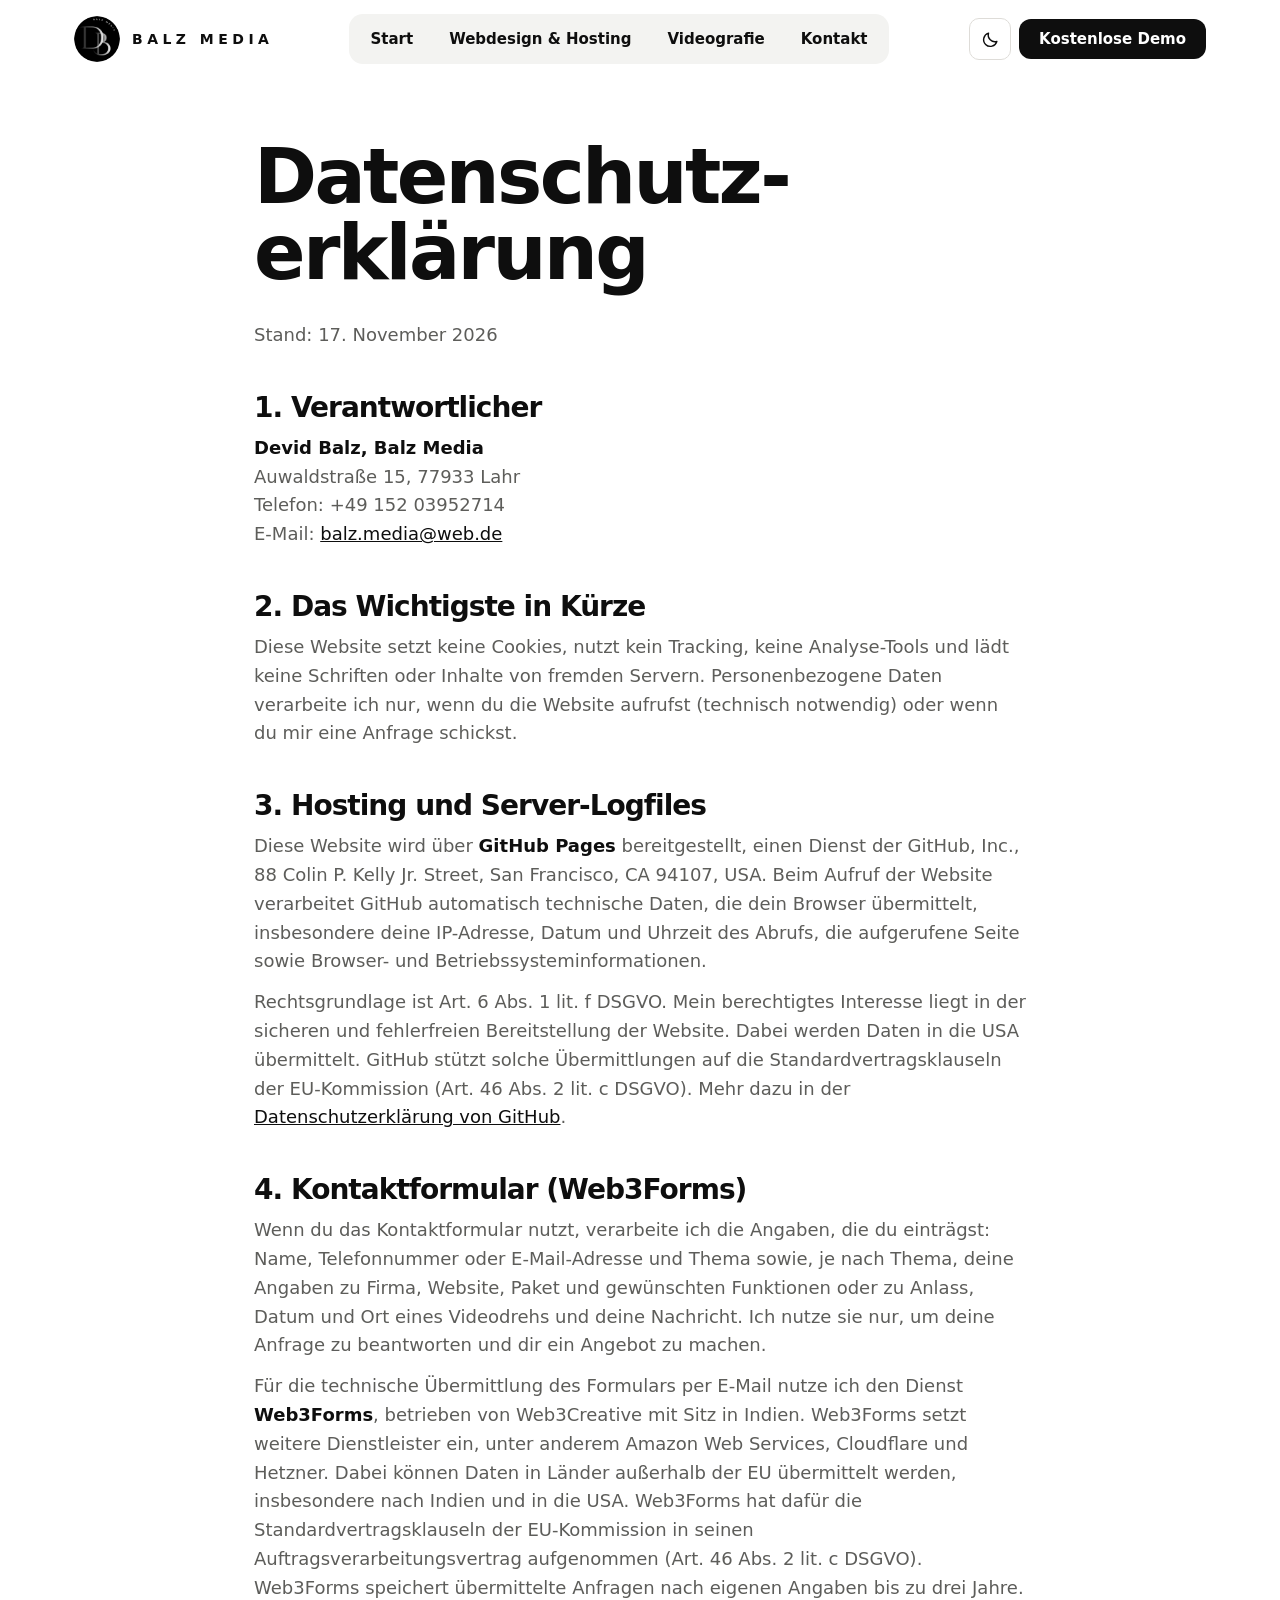
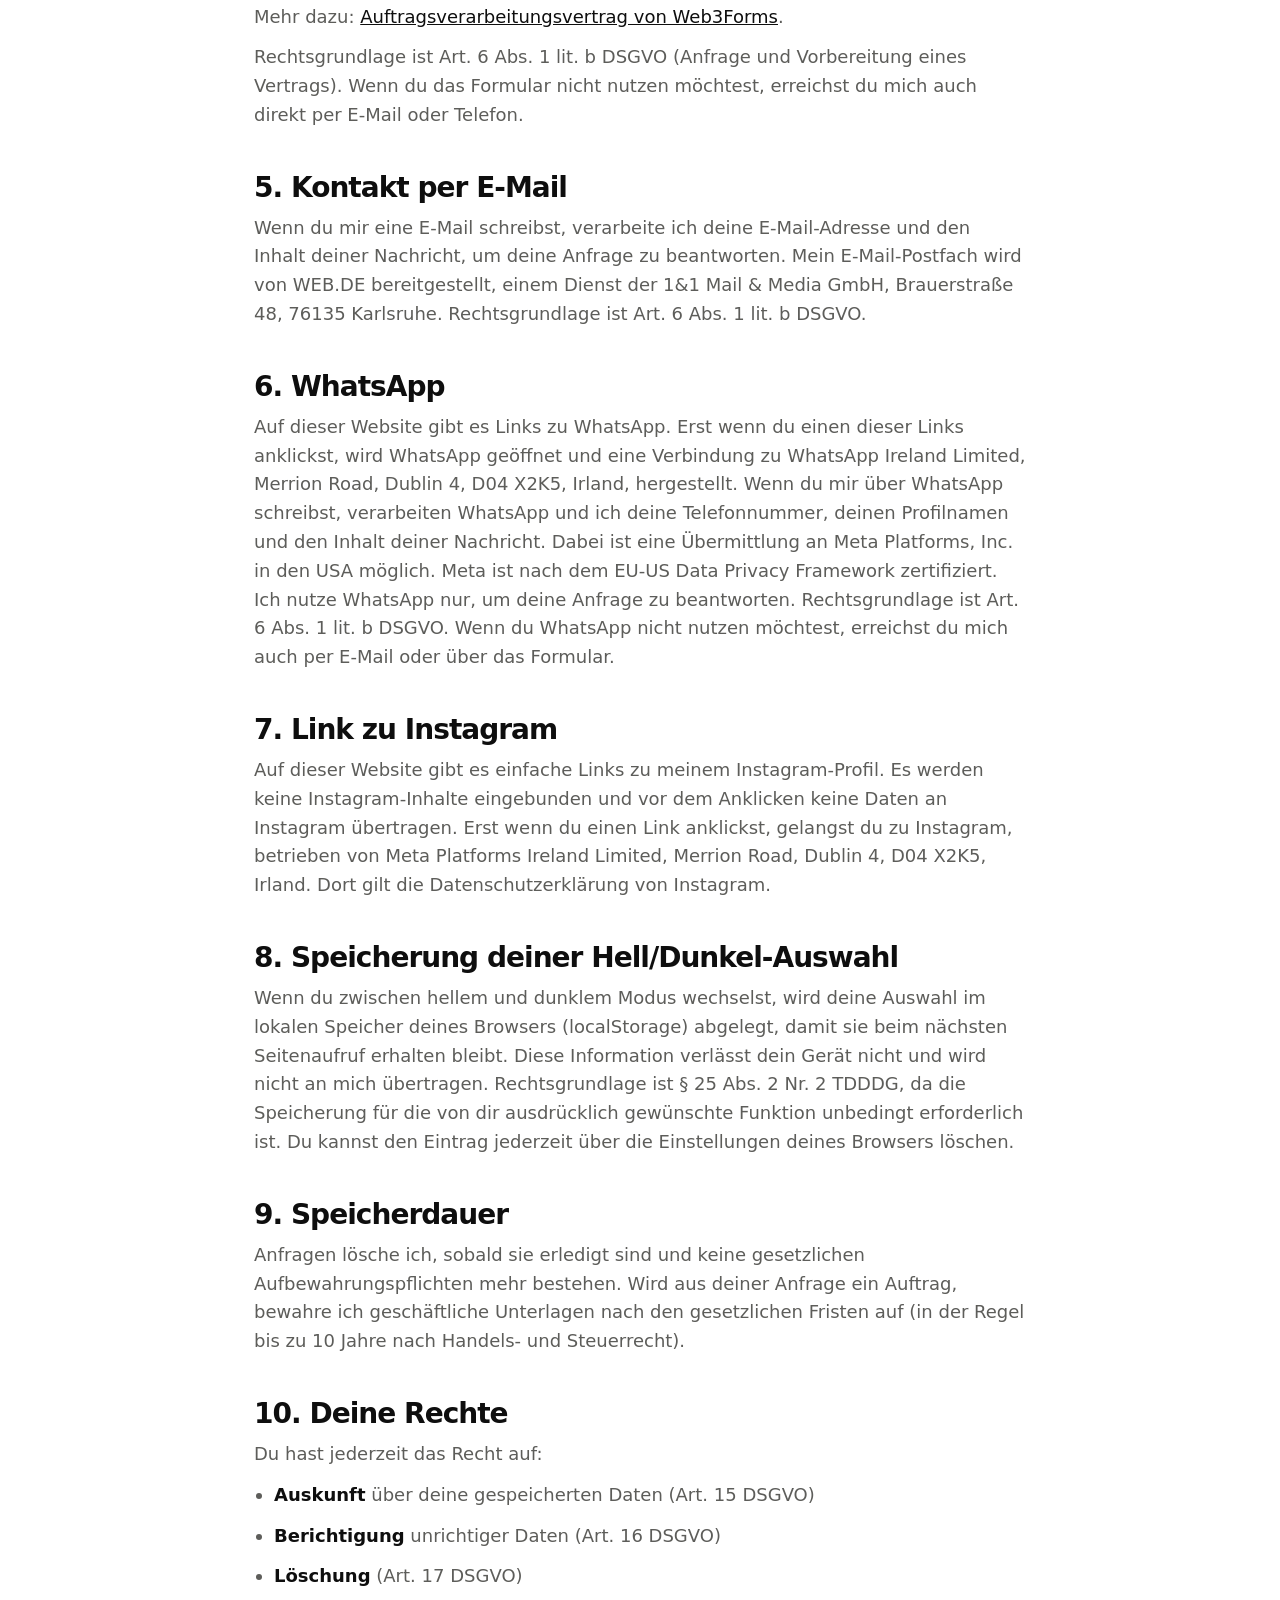
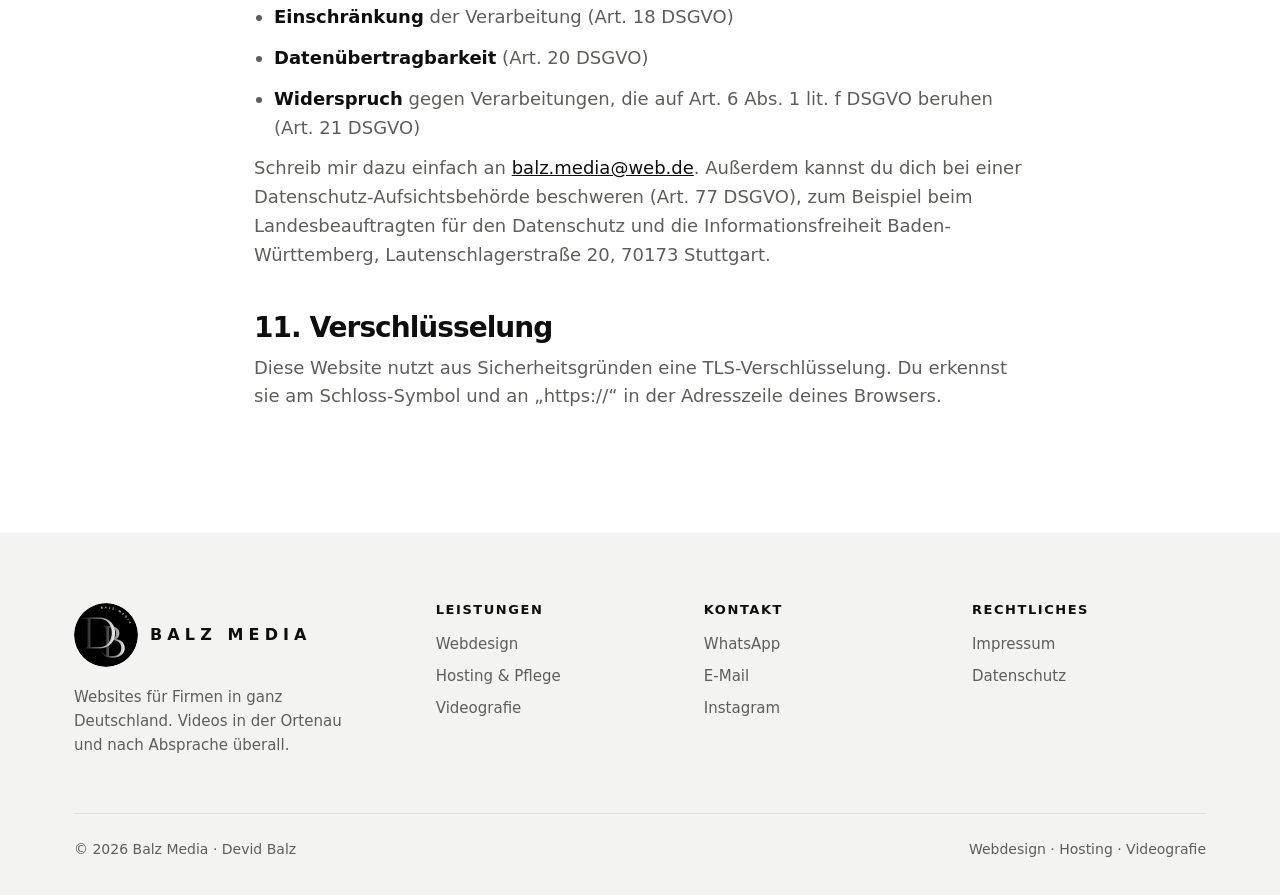
==== commit c95c4597: "Add files via upload" ====
--- a/datenschutz.html
+++ b/datenschutz.html
@@ -7,14 +7,26 @@
 <meta name="description" content="Datenschutzerklärung von Balz Media.">
 <meta name="robots" content="noindex">
 <meta name="theme-color" content="#0e0e0e">
-<link rel="icon" href="data:image/svg+xml,%3Csvg xmlns='http://www.w3.org/2000/svg' viewBox='0 0 64 64'%3E%3Crect width='64' height='64' rx='14' fill='%230e0e0e'/%3E%3Ctext x='13' y='45' font-family='Arial' font-weight='900' font-size='36' fill='%23fff'%3Eb%3C/text%3E%3Ccircle cx='49' cy='41' r='5' fill='%23fff'/%3E%3C/svg%3E">
+<link rel="icon" href="favicon.ico" sizes="48x48">
+<link rel="icon" href="favicon-96.png" type="image/png" sizes="96x96">
+<link rel="icon" href="favicon-192.png" type="image/png" sizes="192x192">
+<link rel="apple-touch-icon" href="apple-touch-icon.png">
+<link rel="manifest" href="site.webmanifest">
+<link rel="canonical" href="https://balz-media.de/datenschutz.html">
+<meta property="og:type" content="website">
+<meta property="og:site_name" content="Balz Media">
+<meta property="og:title" content="Datenschutz | Balz Media">
+<meta property="og:description" content="Datenschutzerklärung von Balz Media.">
+<meta property="og:url" content="https://balz-media.de/datenschutz.html">
+<meta property="og:image" content="https://balz-media.de/img/og-balz-media.jpg">
+<meta property="og:locale" content="de_DE">
 <script>try{var t=localStorage.getItem('bm-theme');if(!t)t=matchMedia('(prefers-color-scheme: dark)').matches?'dark':'light';document.documentElement.setAttribute('data-theme',t)}catch(e){}</script>
 <link rel="stylesheet" href="style.css">
 </head>
 <body>
 <header>
   <div class="wrap nav">
-    <a class="mark" href="index.html" aria-label="Balz Media – Startseite">balz media<b></b></a>
+    <a class="mark" href="index.html" aria-label="Balz Media – Startseite"><img class="lg" src="img/logo-badge-dark.png" width="46" height="46" alt=""><span>BALZ MEDIA</span></a>
     <ul><li><a href="index.html">Start</a></li><li><a href="webdesign.html">Webdesign &amp; Hosting</a></li><li><a href="videografie.html">Videografie</a></li><li><a href="kontakt.html">Kontakt</a></li></ul>
     <div class="tools">
       <button class="icon-btn theme" id="theme" type="button" aria-label="Hell- oder Dunkelmodus umschalten" title="Hell / Dunkel"><svg class="sun" viewBox="0 0 24 24" fill="none" stroke="currentColor" stroke-width="1.8" stroke-linecap="round" aria-hidden="true"><circle cx="12" cy="12" r="4.2"/><path d="M12 2.5v2.2M12 19.3v2.2M4.6 4.6l1.6 1.6M17.8 17.8l1.6 1.6M2.5 12h2.2M19.3 12h2.2M4.6 19.4l1.6-1.6M17.8 6.2l1.6-1.6"/></svg><svg class="moon" viewBox="0 0 24 24" fill="none" stroke="currentColor" stroke-width="1.8" stroke-linejoin="round" aria-hidden="true"><path d="M20 14.5A8.5 8.5 0 0 1 9.5 4 8.5 8.5 0 1 0 20 14.5z"/></svg></button>
@@ -79,7 +91,7 @@
 <footer>
   <div class="wrap">
     <div class="fgrid">
-      <div><a class="mark" href="index.html">balz media<b></b></a><p>Websites für Firmen in ganz Deutschland. Videos in der Ortenau und nach Absprache überall.</p></div>
+      <div><a class="mark big" href="index.html" aria-label="Balz Media – Startseite"><img class="lg" src="img/logo-badge-dark.png" width="64" height="64" alt=""><span>BALZ MEDIA</span></a><p>Websites für Firmen in ganz Deutschland. Videos in der Ortenau und nach Absprache überall.</p></div>
       <div><h3>Leistungen</h3><ul><li><a href="webdesign.html">Webdesign</a></li><li><a href="webdesign.html#hosting">Hosting &amp; Pflege</a></li><li><a href="videografie.html">Videografie</a></li></ul></div>
       <div><h3>Kontakt</h3><ul><li><a href="https://wa.me/4915203952714?text=Hallo%20Devid%2C%20ich%20interessiere%20mich%20f%C3%BCr%20eine%20Website." target="_blank" rel="noopener">WhatsApp</a></li><li><a href="mailto:balz.media@web.de">E-Mail</a></li><li><a href="https://www.instagram.com/balz.media" target="_blank" rel="noopener">Instagram</a></li></ul></div>
       <div><h3>Rechtliches</h3><ul><li><a href="impressum.html">Impressum</a></li><li><a href="datenschutz.html">Datenschutz</a></li></ul></div>
--- a/style.css
+++ b/style.css
@@ -41,8 +41,12 @@
 header{position:sticky;top:0;z-index:30;background:var(--bg);background:color-mix(in srgb,var(--bg) 88%,transparent);backdrop-filter:saturate(1.4) blur(12px);-webkit-backdrop-filter:saturate(1.4) blur(12px);border-bottom:1px solid transparent;transition:border-color .2s,background-color .3s}
 header.scrolled{border-bottom-color:var(--line)}
 .nav{display:flex;align-items:center;justify-content:space-between;height:78px;gap:16px}
-.mark{font-weight:800;font-size:25px;letter-spacing:-.045em;text-decoration:none;white-space:nowrap}
-.mark b{display:inline-block;width:10px;height:10px;border-radius:50%;background:currentColor;margin-left:3px}
+.mark{display:flex;align-items:center;gap:12px;text-decoration:none;white-space:nowrap;flex-shrink:0}
+.mark img{width:46px;height:46px}
+.mark span{font-size:14px;font-weight:700;letter-spacing:.32em;margin-right:-.32em}
+.mark.big img{width:64px;height:64px}
+.mark.big span{font-size:16px}
+.lg{border-radius:50%}[data-theme="dark"] .lg{box-shadow:0 0 0 1.5px #3a3a38}
 .nav ul{display:flex;gap:4px;list-style:none;font-size:15px;font-weight:600;background:var(--bg2);padding:5px;border-radius:14px}
 .nav ul a{display:block;text-decoration:none;padding:8px 16px;border-radius:10px;transition:background .2s,color .2s}
 .nav ul a:hover{background:var(--bg)}
@@ -61,7 +65,8 @@
 /* Hero */
 .hero{padding:70px 0 100px}
 .hero h1{max-width:13ch;margin-bottom:28px}
-.hero h1 .o{-webkit-text-stroke:2px var(--ink);color:transparent}
+.hero h1 .o{background:linear-gradient(90deg,var(--ink) 0%,#9b9b97 100%);-webkit-background-clip:text;background-clip:text;color:transparent;-webkit-text-fill-color:transparent;padding-right:.04em}
+[data-theme="dark"] .hero h1 .o{background-image:linear-gradient(90deg,#5c5c58 0%,#ffffff 100%)}
 .hero .lead{margin-bottom:36px}
 .facts{display:flex;gap:14px 36px;flex-wrap:wrap;margin-top:42px;font-size:16px;color:var(--soft)}
 .facts b{color:var(--ink);font-weight:800}
@@ -229,7 +234,7 @@
 /* Footer */
 footer{padding:70px 0 34px;font-size:15px;color:var(--soft);background:var(--bg2)}
 .fgrid{display:grid;grid-template-columns:1.4fr 1fr 1fr 1fr;gap:34px}
-.fgrid .mark{color:var(--ink);font-size:30px;display:inline-block;margin-bottom:12px}
+.fgrid .mark{color:var(--ink);display:inline-flex;margin-bottom:18px}
 .fgrid p{max-width:30ch}
 .fgrid h3{font-size:13px;letter-spacing:.12em;text-transform:uppercase;color:var(--ink);margin-bottom:14px}
 .fgrid ul{list-style:none}
@@ -259,7 +264,7 @@
   body{font-size:17px}
   .wrap{padding:0 20px}
   .nav{height:68px}
-  .mark{font-size:22px}
+  .mark{gap:9px}.mark img{width:38px;height:38px}.mark span{font-size:12px;letter-spacing:.24em;margin-right:-.24em}
   .icon-btn{width:38px;height:38px}
   .tools{gap:6px}
   .nav .btn{padding:10px 14px;font-size:14px}
@@ -352,3 +357,4 @@
   .chips label>span{padding:12px 16px}
   .send .btn{flex-basis:100%}
 }
+@media(max-width:370px){header .mark span{display:none}}
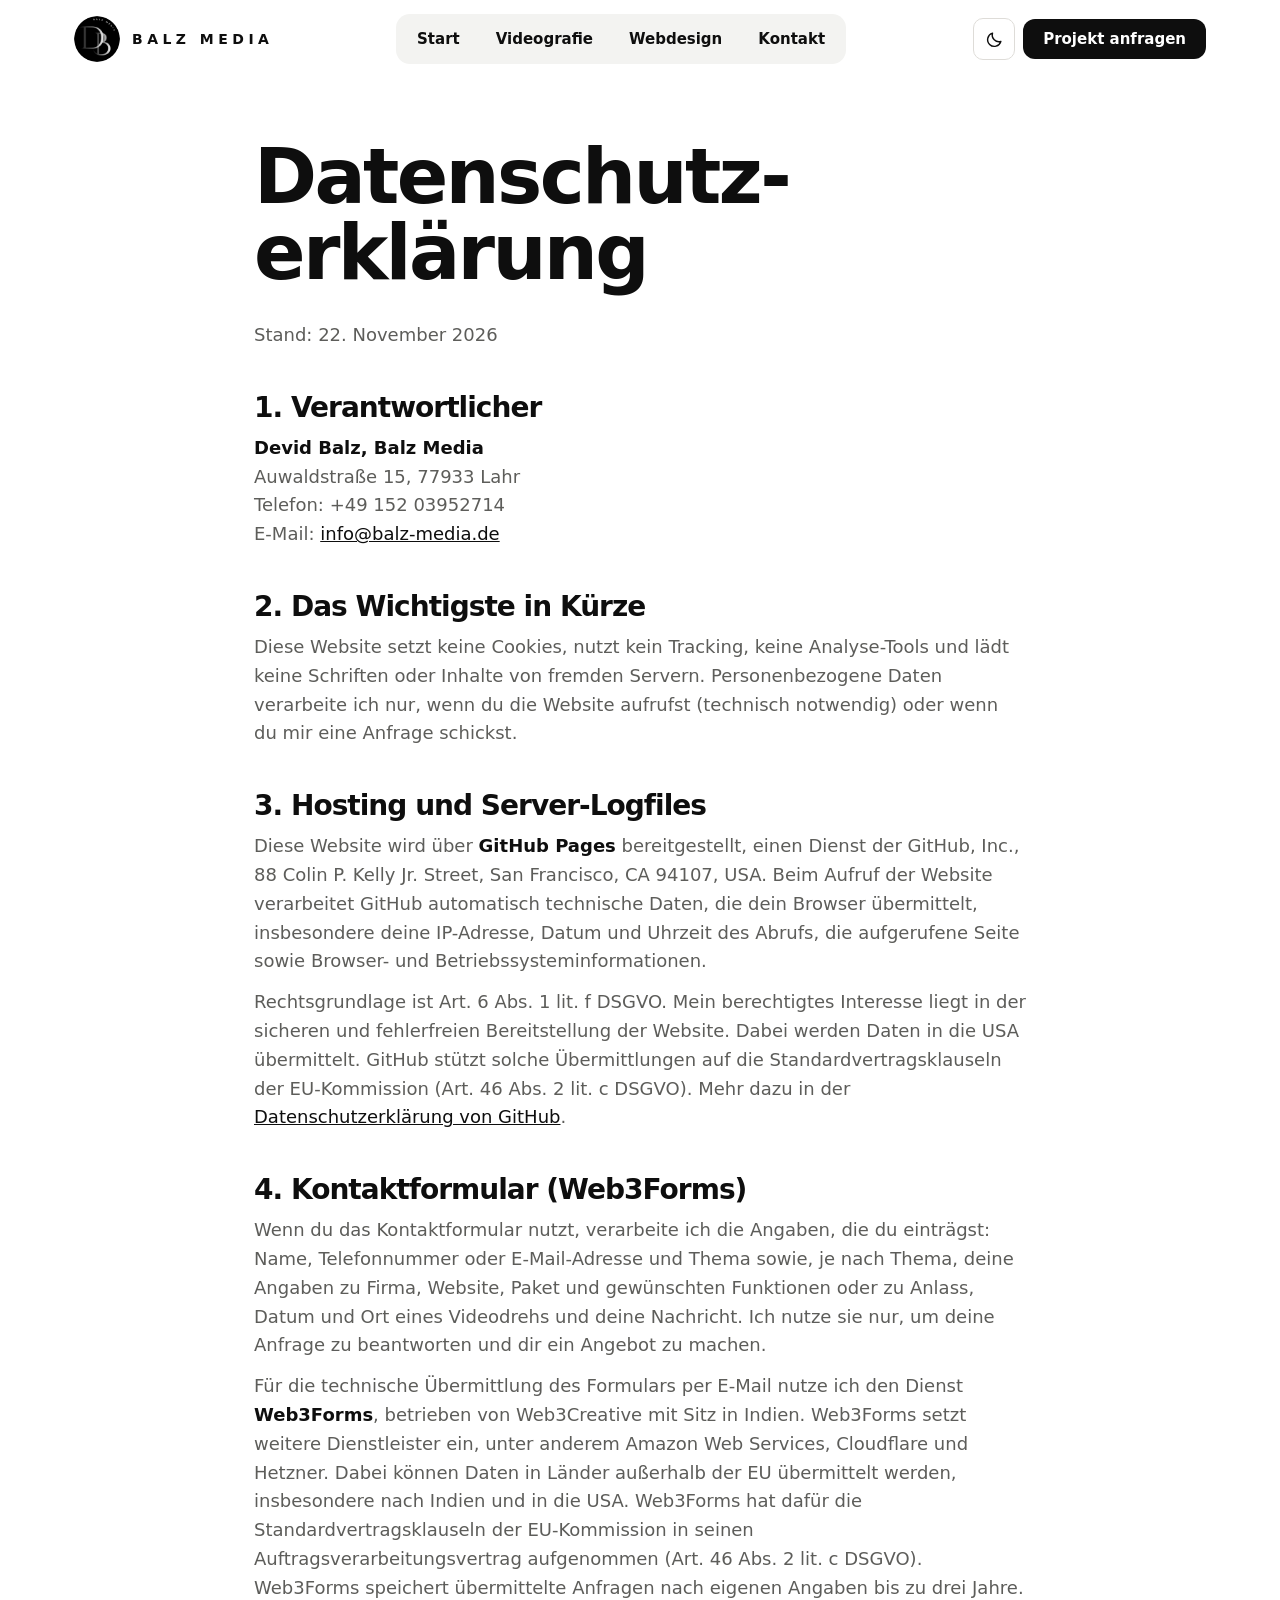
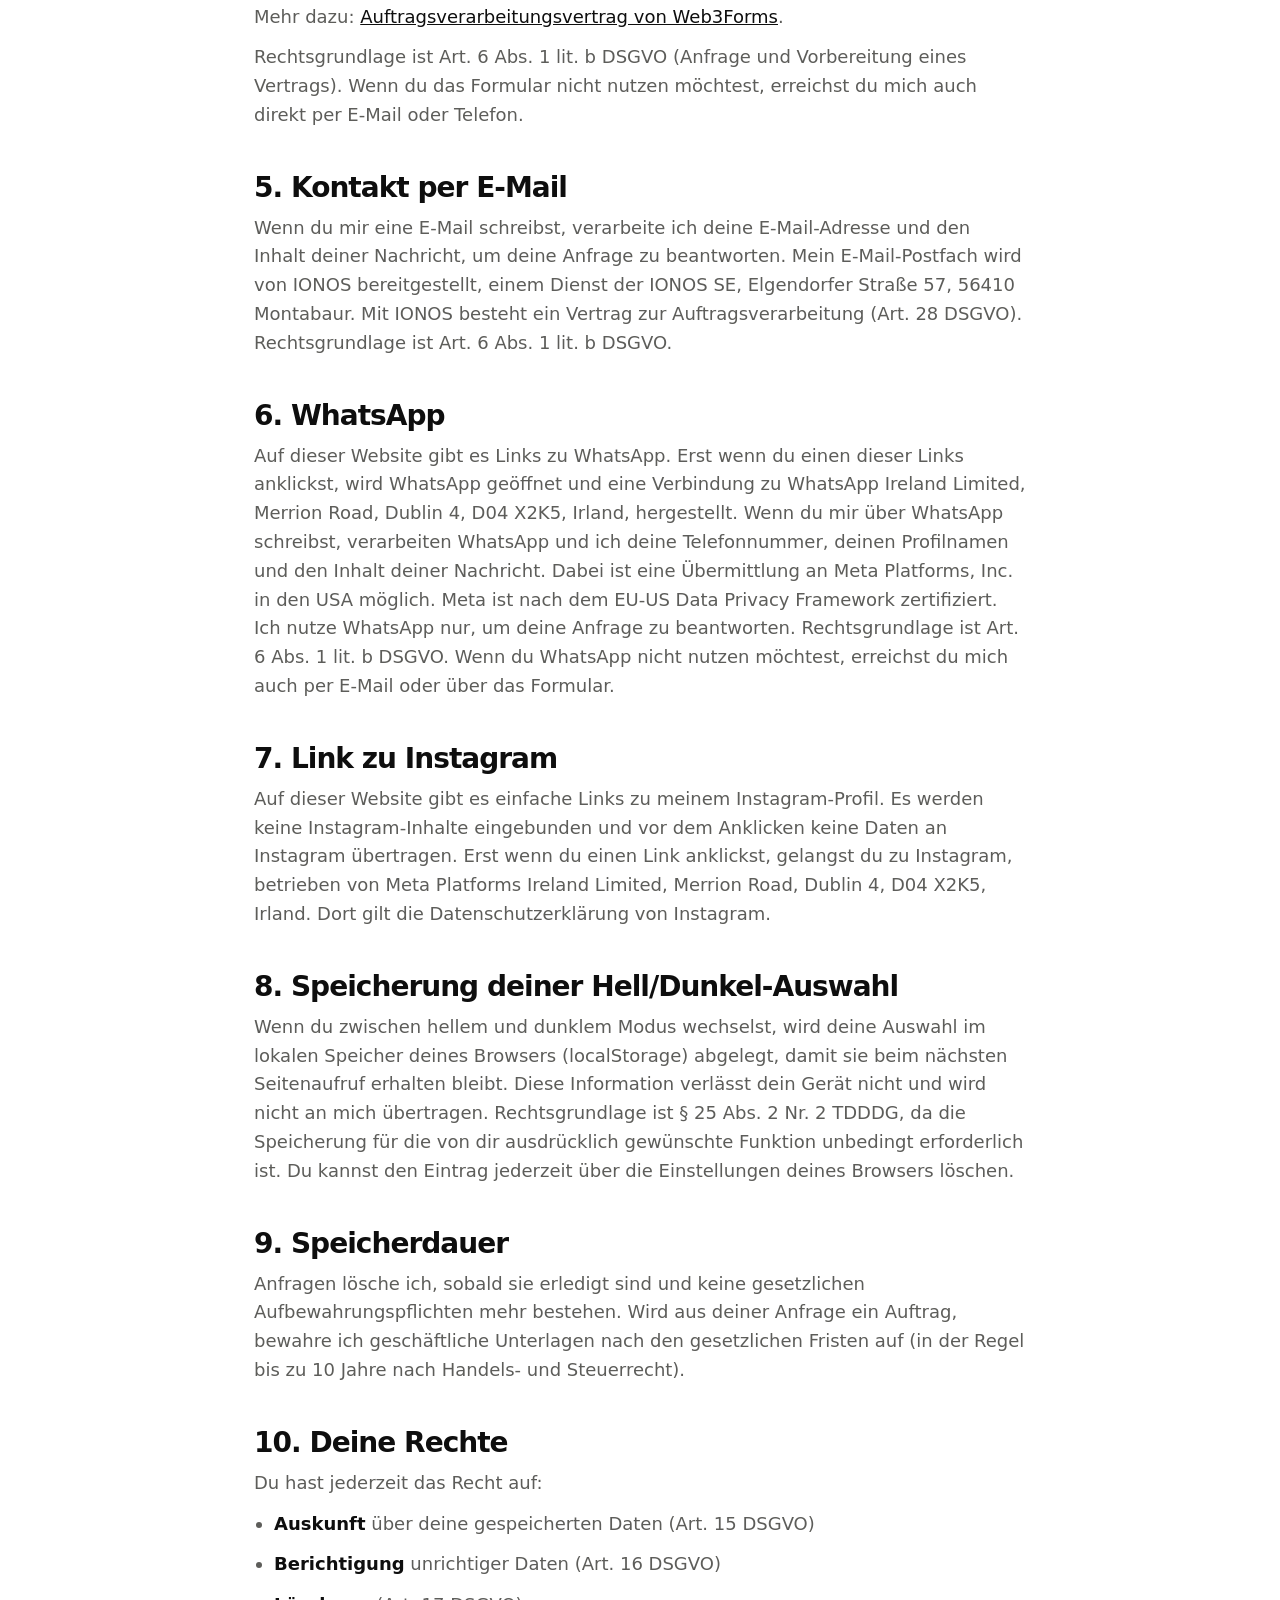
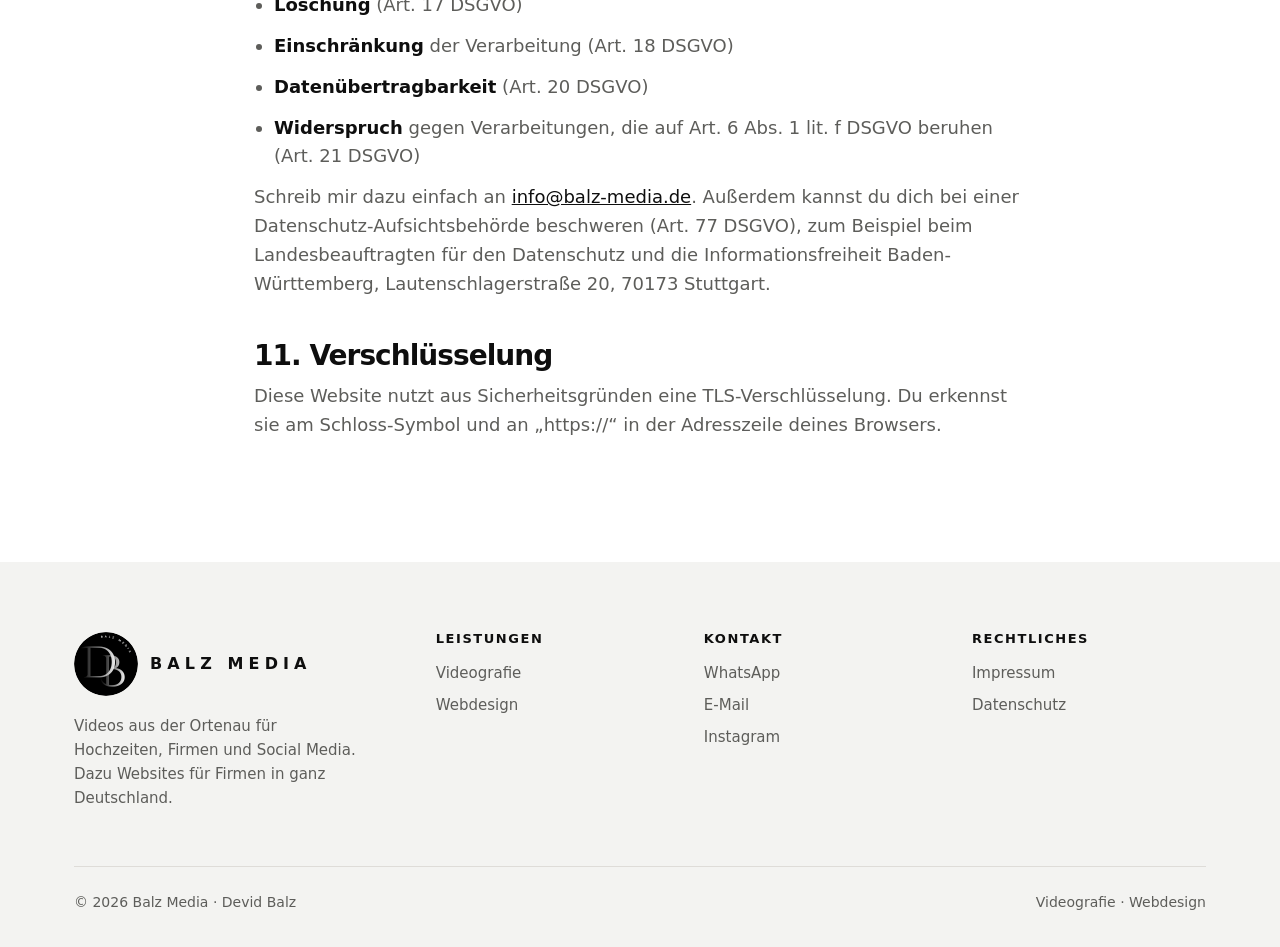
==== commit d8071bdc: "Add files via upload" ====
--- a/datenschutz.html
+++ b/datenschutz.html
@@ -27,23 +27,23 @@
 <header>
   <div class="wrap nav">
     <a class="mark" href="index.html" aria-label="Balz Media – Startseite"><img class="lg" src="img/logo-badge-dark.png" width="46" height="46" alt=""><span>BALZ MEDIA</span></a>
-    <ul><li><a href="index.html">Start</a></li><li><a href="webdesign.html">Webdesign &amp; Hosting</a></li><li><a href="videografie.html">Videografie</a></li><li><a href="kontakt.html">Kontakt</a></li></ul>
+    <ul><li><a href="index.html">Start</a></li><li><a href="videografie.html">Videografie</a></li><li><a href="webdesign.html">Webdesign</a></li><li><a href="kontakt.html">Kontakt</a></li></ul>
     <div class="tools">
       <button class="icon-btn theme" id="theme" type="button" aria-label="Hell- oder Dunkelmodus umschalten" title="Hell / Dunkel"><svg class="sun" viewBox="0 0 24 24" fill="none" stroke="currentColor" stroke-width="1.8" stroke-linecap="round" aria-hidden="true"><circle cx="12" cy="12" r="4.2"/><path d="M12 2.5v2.2M12 19.3v2.2M4.6 4.6l1.6 1.6M17.8 17.8l1.6 1.6M2.5 12h2.2M19.3 12h2.2M4.6 19.4l1.6-1.6M17.8 6.2l1.6-1.6"/></svg><svg class="moon" viewBox="0 0 24 24" fill="none" stroke="currentColor" stroke-width="1.8" stroke-linejoin="round" aria-hidden="true"><path d="M20 14.5A8.5 8.5 0 0 1 9.5 4 8.5 8.5 0 1 0 20 14.5z"/></svg></button>
       <button class="icon-btn menu-btn" id="menu" type="button" aria-label="Menü" aria-expanded="false" aria-controls="mnav"><svg viewBox="0 0 24 24" fill="none" stroke="currentColor" stroke-width="2" stroke-linecap="round" aria-hidden="true"><path d="M4 7h16M4 12h16M4 17h16"/></svg></button>
-      <a class="btn btn-ink" href="kontakt.html"><span class="long">Kostenlose Demo</span><span class="short">Anfragen</span></a>
+      <a class="btn btn-ink" href="kontakt.html"><span class="long">Projekt anfragen</span><span class="short">Anfragen</span></a>
     </div>
   </div>
-  <nav class="mobile-nav wrap" id="mnav" aria-label="Menü"><a href="index.html">Start</a><a href="webdesign.html">Webdesign &amp; Hosting</a><a href="videografie.html">Videografie</a><a href="kontakt.html">Kontakt</a><a href="https://wa.me/4915203952714?text=Hallo%20Devid%2C%20ich%20interessiere%20mich%20f%C3%BCr%20eine%20Website." target="_blank" rel="noopener">WhatsApp</a><a href="https://www.instagram.com/balz.media" target="_blank" rel="noopener">Instagram</a></nav>
+  <nav class="mobile-nav wrap" id="mnav" aria-label="Menü"><a href="index.html">Start</a><a href="videografie.html">Videografie</a><a href="webdesign.html">Webdesign</a><a href="kontakt.html">Kontakt</a><a href="https://wa.me/4915203952714?text=Hallo%20Devid%2C%20ich%20habe%20eine%20Anfrage." target="_blank" rel="noopener">WhatsApp</a><a href="https://www.instagram.com/balz.media" target="_blank" rel="noopener">Instagram</a></nav>
 </header>
 <main>
 
 <section class="legal"><div class="wrap">
 <h1>Datenschutz&shy;erklärung</h1>
-<p>Stand: 17. November 2026</p>
+<p>Stand: 22. November 2026</p>
 
 <h2>1. Verantwortlicher</h2>
-<p><strong>Devid Balz, Balz Media</strong><br>Auwaldstraße 15, 77933 Lahr<br>Telefon: +49 152 03952714<br>E-Mail: <a href="mailto:balz.media@web.de">balz.media@web.de</a></p>
+<p><strong>Devid Balz, Balz Media</strong><br>Auwaldstraße 15, 77933 Lahr<br>Telefon: +49 152 03952714<br>E-Mail: <a href="mailto:info@balz-media.de">info@balz-media.de</a></p>
 
 <h2>2. Das Wichtigste in Kürze</h2>
 <p>Diese Website setzt keine Cookies, nutzt kein Tracking, keine Analyse-Tools und lädt keine Schriften oder Inhalte von fremden Servern. Personenbezogene Daten verarbeite ich nur, wenn du die Website aufrufst (technisch notwendig) oder wenn du mir eine Anfrage schickst.</p>
@@ -58,7 +58,7 @@
 <p>Rechtsgrundlage ist Art. 6 Abs. 1 lit. b DSGVO (Anfrage und Vorbereitung eines Vertrags). Wenn du das Formular nicht nutzen möchtest, erreichst du mich auch direkt per E-Mail oder Telefon.</p>
 
 <h2>5. Kontakt per E-Mail</h2>
-<p>Wenn du mir eine E-Mail schreibst, verarbeite ich deine E-Mail-Adresse und den Inhalt deiner Nachricht, um deine Anfrage zu beantworten. Mein E-Mail-Postfach wird von WEB.DE bereitgestellt, einem Dienst der 1&amp;1 Mail &amp; Media GmbH, Brauerstraße 48, 76135 Karlsruhe. Rechtsgrundlage ist Art. 6 Abs. 1 lit. b DSGVO.</p>
+<p>Wenn du mir eine E-Mail schreibst, verarbeite ich deine E-Mail-Adresse und den Inhalt deiner Nachricht, um deine Anfrage zu beantworten. Mein E-Mail-Postfach wird von IONOS bereitgestellt, einem Dienst der IONOS SE, Elgendorfer Straße 57, 56410 Montabaur. Mit IONOS besteht ein Vertrag zur Auftragsverarbeitung (Art. 28 DSGVO). Rechtsgrundlage ist Art. 6 Abs. 1 lit. b DSGVO.</p>
 
 <h2>6. WhatsApp</h2>
 <p>Auf dieser Website gibt es Links zu WhatsApp. Erst wenn du einen dieser Links anklickst, wird WhatsApp geöffnet und eine Verbindung zu WhatsApp Ireland Limited, Merrion Road, Dublin 4, D04 X2K5, Irland, hergestellt. Wenn du mir über WhatsApp schreibst, verarbeiten WhatsApp und ich deine Telefonnummer, deinen Profilnamen und den Inhalt deiner Nachricht. Dabei ist eine Übermittlung an Meta Platforms, Inc. in den USA möglich. Meta ist nach dem EU-US Data Privacy Framework zertifiziert. Ich nutze WhatsApp nur, um deine Anfrage zu beantworten. Rechtsgrundlage ist Art. 6 Abs. 1 lit. b DSGVO. Wenn du WhatsApp nicht nutzen möchtest, erreichst du mich auch per E-Mail oder über das Formular.</p>
@@ -82,7 +82,7 @@
 <li><strong>Datenübertragbarkeit</strong> (Art. 20 DSGVO)</li>
 <li><strong>Widerspruch</strong> gegen Verarbeitungen, die auf Art. 6 Abs. 1 lit. f DSGVO beruhen (Art. 21 DSGVO)</li>
 </ul>
-<p>Schreib mir dazu einfach an <a href="mailto:balz.media@web.de">balz.media@web.de</a>. Außerdem kannst du dich bei einer Datenschutz-Aufsichtsbehörde beschweren (Art. 77 DSGVO), zum Beispiel beim Landesbeauftragten für den Datenschutz und die Informationsfreiheit Baden-Württemberg, Lautenschlagerstraße 20, 70173 Stuttgart.</p>
+<p>Schreib mir dazu einfach an <a href="mailto:info@balz-media.de">info@balz-media.de</a>. Außerdem kannst du dich bei einer Datenschutz-Aufsichtsbehörde beschweren (Art. 77 DSGVO), zum Beispiel beim Landesbeauftragten für den Datenschutz und die Informationsfreiheit Baden-Württemberg, Lautenschlagerstraße 20, 70173 Stuttgart.</p>
 
 <h2>11. Verschlüsselung</h2>
 <p>Diese Website nutzt aus Sicherheitsgründen eine TLS-Verschlüsselung. Du erkennst sie am Schloss-Symbol und an „https://“ in der Adresszeile deines Browsers.</p>
@@ -91,12 +91,12 @@
 <footer>
   <div class="wrap">
     <div class="fgrid">
-      <div><a class="mark big" href="index.html" aria-label="Balz Media – Startseite"><img class="lg" src="img/logo-badge-dark.png" width="64" height="64" alt=""><span>BALZ MEDIA</span></a><p>Websites für Firmen in ganz Deutschland. Videos in der Ortenau und nach Absprache überall.</p></div>
-      <div><h3>Leistungen</h3><ul><li><a href="webdesign.html">Webdesign</a></li><li><a href="webdesign.html#hosting">Hosting &amp; Pflege</a></li><li><a href="videografie.html">Videografie</a></li></ul></div>
-      <div><h3>Kontakt</h3><ul><li><a href="https://wa.me/4915203952714?text=Hallo%20Devid%2C%20ich%20interessiere%20mich%20f%C3%BCr%20eine%20Website." target="_blank" rel="noopener">WhatsApp</a></li><li><a href="mailto:balz.media@web.de">E-Mail</a></li><li><a href="https://www.instagram.com/balz.media" target="_blank" rel="noopener">Instagram</a></li></ul></div>
+      <div><a class="mark big" href="index.html" aria-label="Balz Media – Startseite"><img class="lg" src="img/logo-badge-dark.png" width="64" height="64" alt=""><span>BALZ MEDIA</span></a><p>Videos aus der Ortenau für Hochzeiten, Firmen und Social Media. Dazu Websites für Firmen in ganz Deutschland.</p></div>
+      <div><h3>Leistungen</h3><ul><li><a href="videografie.html">Videografie</a></li><li><a href="webdesign.html">Webdesign</a></li></ul></div>
+      <div><h3>Kontakt</h3><ul><li><a href="https://wa.me/4915203952714?text=Hallo%20Devid%2C%20ich%20habe%20eine%20Anfrage." target="_blank" rel="noopener">WhatsApp</a></li><li><a href="mailto:info@balz-media.de">E-Mail</a></li><li><a href="https://www.instagram.com/balz.media" target="_blank" rel="noopener">Instagram</a></li></ul></div>
       <div><h3>Rechtliches</h3><ul><li><a href="impressum.html">Impressum</a></li><li><a href="datenschutz.html">Datenschutz</a></li></ul></div>
     </div>
-    <div class="fbot"><span>© 2026 Balz Media · Devid Balz</span><span>Webdesign · Hosting · Videografie</span></div>
+    <div class="fbot"><span>© 2026 Balz Media · Devid Balz</span><span>Videografie · Webdesign</span></div>
   </div>
 </footer>
 <script src="main.js"></script>
--- a/style.css
+++ b/style.css
@@ -188,7 +188,8 @@
 /* Über mich */
 .about{display:grid;grid-template-columns:.9fr 1.1fr;gap:80px;align-items:center}
 .portrait{aspect-ratio:4/5;border-radius:24px;background:var(--bg2);display:grid;place-items:center;color:var(--soft);font-weight:700;overflow:hidden;border:1.5px dashed var(--line)}
-.portrait img{width:100%;height:100%;object-fit:cover}
+.portrait img{width:100%;height:100%;object-fit:cover;object-position:50% 30%}
+.portrait.has-img{border:0;background:var(--bg2)}
 .about p{color:var(--soft);margin-bottom:16px;max-width:54ch}
 .sig{font-weight:800;color:var(--ink)!important;margin-top:8px}
 
@@ -255,6 +256,7 @@
   .split,.who,.about,.ref,.cta .in2{grid-template-columns:1fr}
   .fgrid{grid-template-columns:1fr 1fr}
   .who,.about{gap:44px}
+  .about .portrait{max-width:440px;width:100%}
   .grid3{grid-template-columns:1fr 1fr}
   .steps{grid-template-columns:1fr 1fr;gap:34px 20px}
   .phone:nth-child(3){display:none}
@@ -276,6 +278,7 @@
   .phones{gap:14px}
   .phone{width:44%}.phone:nth-child(2){width:48%}
   .ref{padding:30px 24px}
+  .portrait{border-radius:18px}
   .list li{flex-direction:column;gap:2px}
   .list li span{text-align:left}
   .hero{padding:44px 0 80px}
@@ -358,3 +361,34 @@
   .send .btn{flex-basis:100%}
 }
 @media(max-width:370px){header .mark span{display:none}}
+
+/* Showreel-Video */
+.showreel{position:relative;margin-top:56px;border-radius:24px;overflow:hidden;aspect-ratio:16/9;background:#000;box-shadow:0 40px 90px -40px rgba(0,0,0,.55);isolation:isolate}
+.showreel::after{content:"";position:absolute;inset:0;background:linear-gradient(180deg,rgba(0,0,0,.28) 0%,rgba(0,0,0,0) 22%,rgba(0,0,0,0) 70%,rgba(0,0,0,.45) 100%);pointer-events:none;z-index:1}
+.showreel video{position:absolute;inset:0;width:100%;height:100%;object-fit:cover;display:block;transform:scale(1.02);transition:transform 1.2s ease}
+.showreel:hover video{transform:scale(1.045)}
+.sr-tag{position:absolute;left:20px;top:18px;z-index:2;display:inline-flex;align-items:center;gap:9px;color:#fff;font-size:13px;font-weight:800;letter-spacing:.14em;text-transform:uppercase}
+.sr-tag i{width:9px;height:9px;border-radius:50%;background:#ff3b30;box-shadow:0 0 0 0 rgba(255,59,48,.6);animation:srpulse 1.8s infinite}
+@keyframes srpulse{0%{box-shadow:0 0 0 0 rgba(255,59,48,.6)}70%{box-shadow:0 0 0 10px rgba(255,59,48,0)}100%{box-shadow:0 0 0 0 rgba(255,59,48,0)}}
+@media(max-width:700px){.showreel{margin-top:40px;border-radius:18px;aspect-ratio:4/5}.sr-tag{left:14px;top:14px}}
+
+/* Startseite: Video als Hintergrund ganz oben */
+.hero-film{position:relative;overflow:hidden;background:#000;color:#fff;min-height:min(88vh,880px);display:flex;align-items:flex-end;padding:160px 0 80px}
+.hf-video{position:absolute;inset:0;width:100%;height:100%;object-fit:cover;z-index:0}
+.hf-shade{position:absolute;inset:0;z-index:1;background:linear-gradient(90deg,rgba(0,0,0,.72) 0%,rgba(0,0,0,.45) 45%,rgba(0,0,0,.08) 100%),linear-gradient(0deg,rgba(0,0,0,.6) 0%,rgba(0,0,0,0) 45%)}
+.hf-in{position:relative;z-index:2;width:100%}
+.hero-film .kicker{color:#fff;opacity:.9}
+.hero-film .kicker::before{background:#fff}
+.hero-film h1{color:#fff;text-shadow:0 2px 30px rgba(0,0,0,.25)}
+.hero-film h1 .o,[data-theme="dark"] .hero-film h1 .o{background-image:linear-gradient(90deg,#ffffff 0%,#b8b8b4 100%)}
+.hero-film .lead{color:rgba(255,255,255,.86)}
+.hero-film .btn-ink{background:#fff;color:#0e0e0e}
+.hero-film .btn-line{box-shadow:inset 0 0 0 2px #fff;color:#fff}
+.hero-film .btn-line:hover{background:#fff;color:#0e0e0e}
+.hero-film .facts{color:rgba(255,255,255,.78)}
+.hero-film .facts b{color:#fff}
+@media(max-width:700px){.hero-film{min-height:88vh;padding:120px 0 48px}.hf-shade{background:linear-gradient(0deg,rgba(0,0,0,.82) 0%,rgba(0,0,0,.45) 55%,rgba(0,0,0,.2) 100%)}}
+@media(prefers-reduced-motion:reduce){.hf-video{display:none}.hero-film{background:#000 url(img/showreel-poster.jpg) center/cover}}
+.hero-film h1{font-size:clamp(44px,6.2vw,88px);max-width:15ch;margin-bottom:22px}
+.hero-film .lead{margin-bottom:28px}
+.hero-film .facts{margin-top:30px}
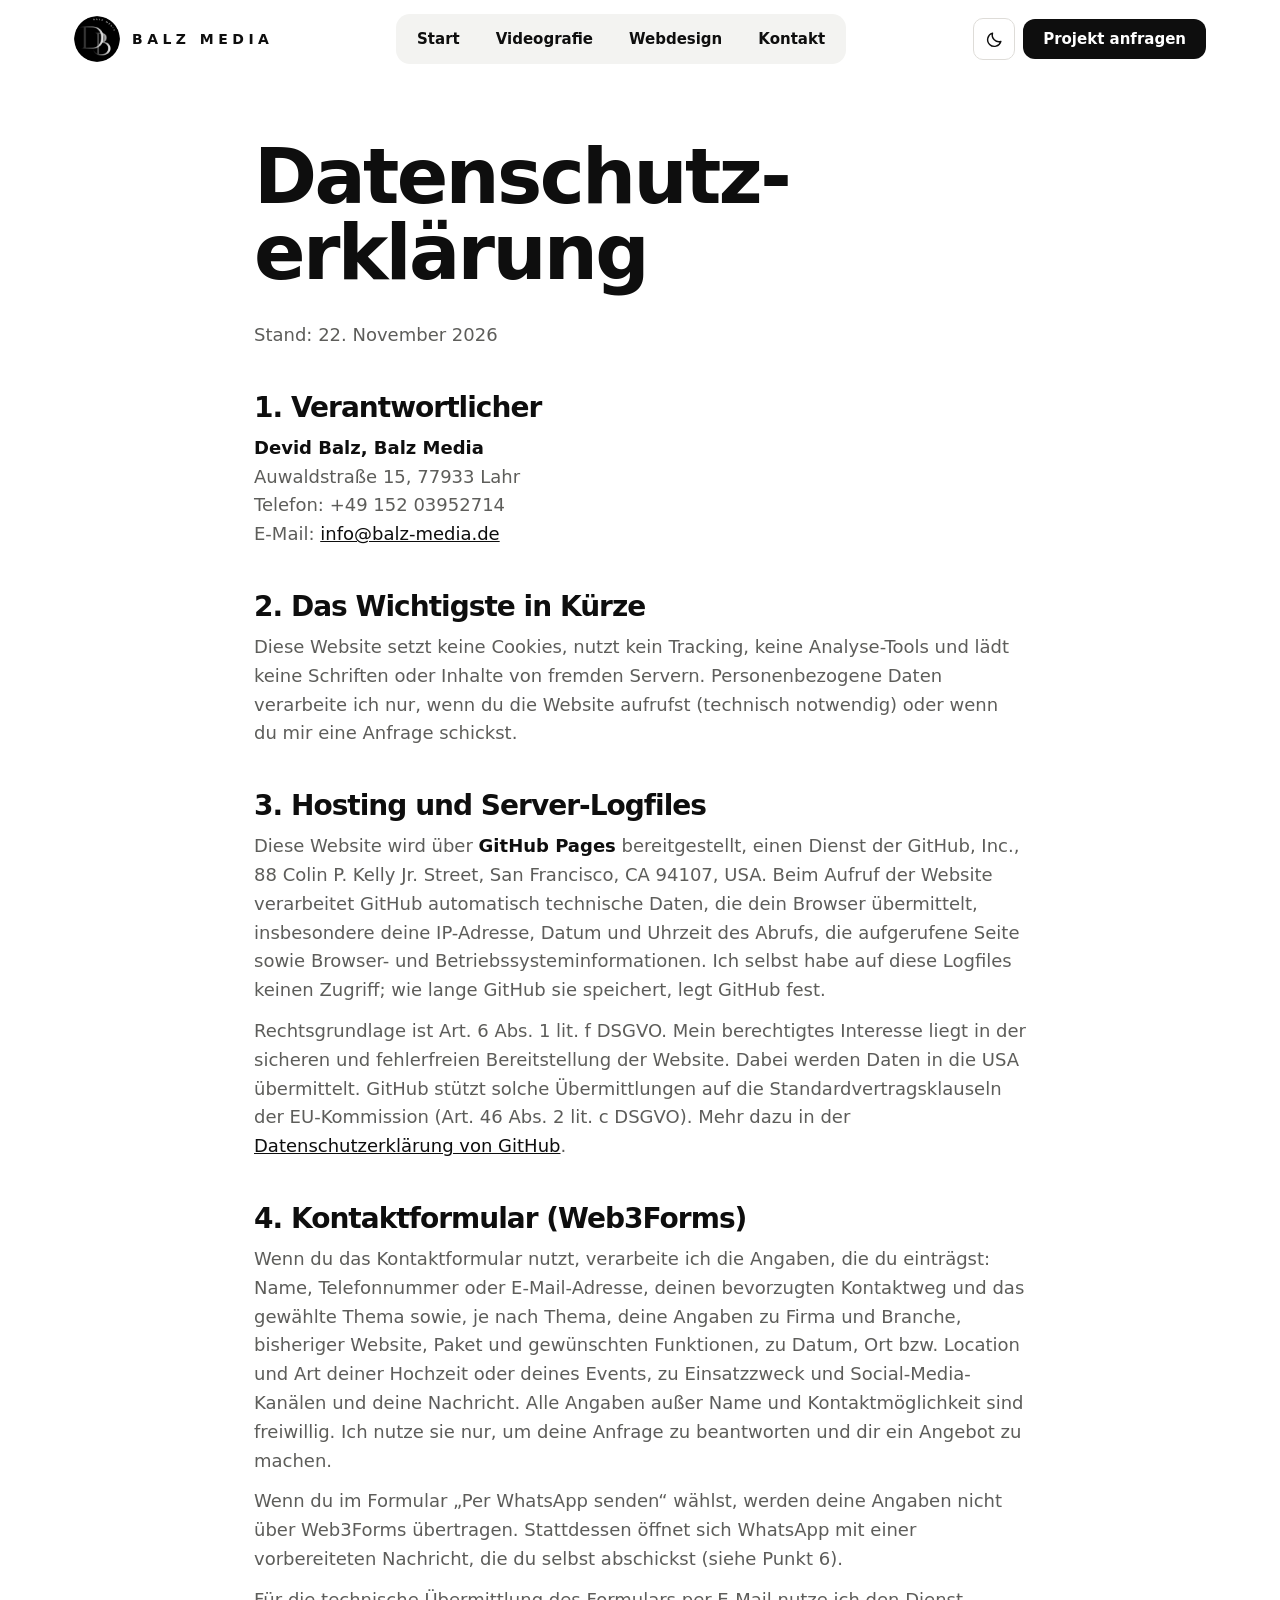
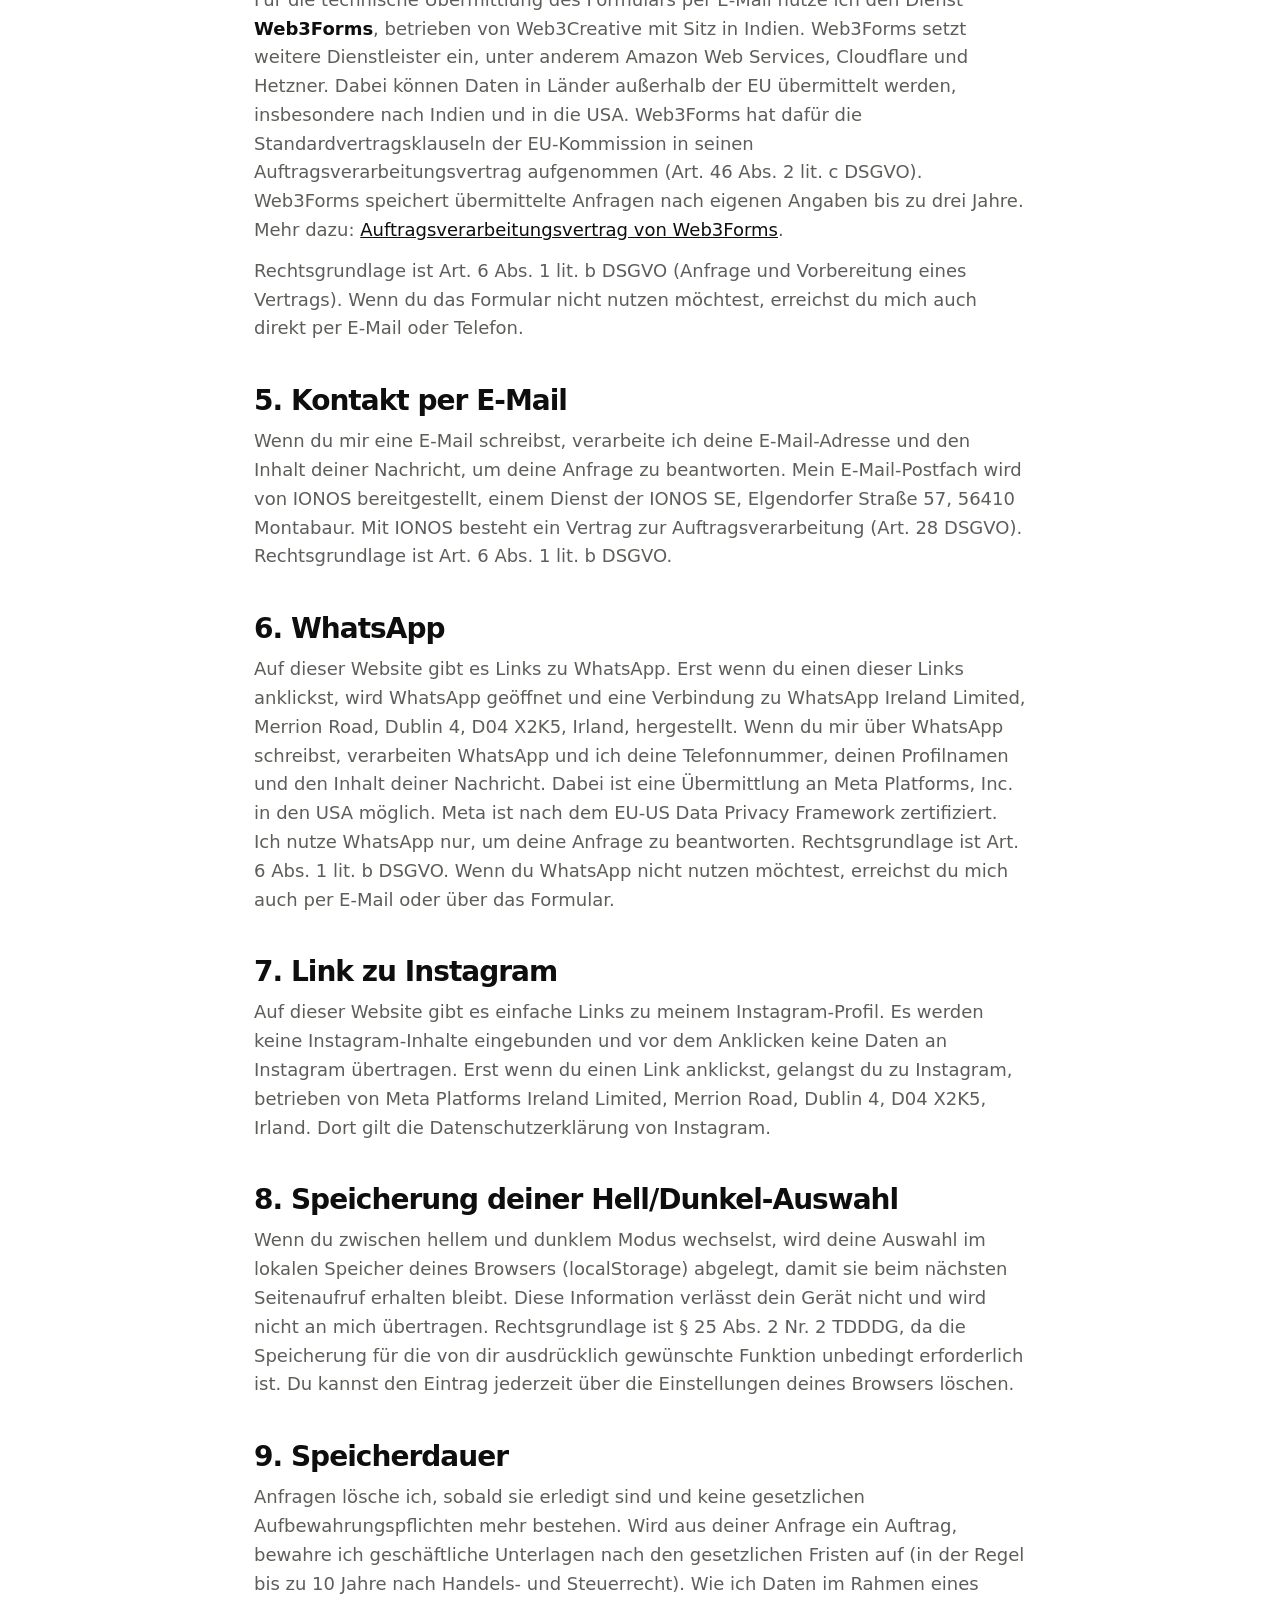
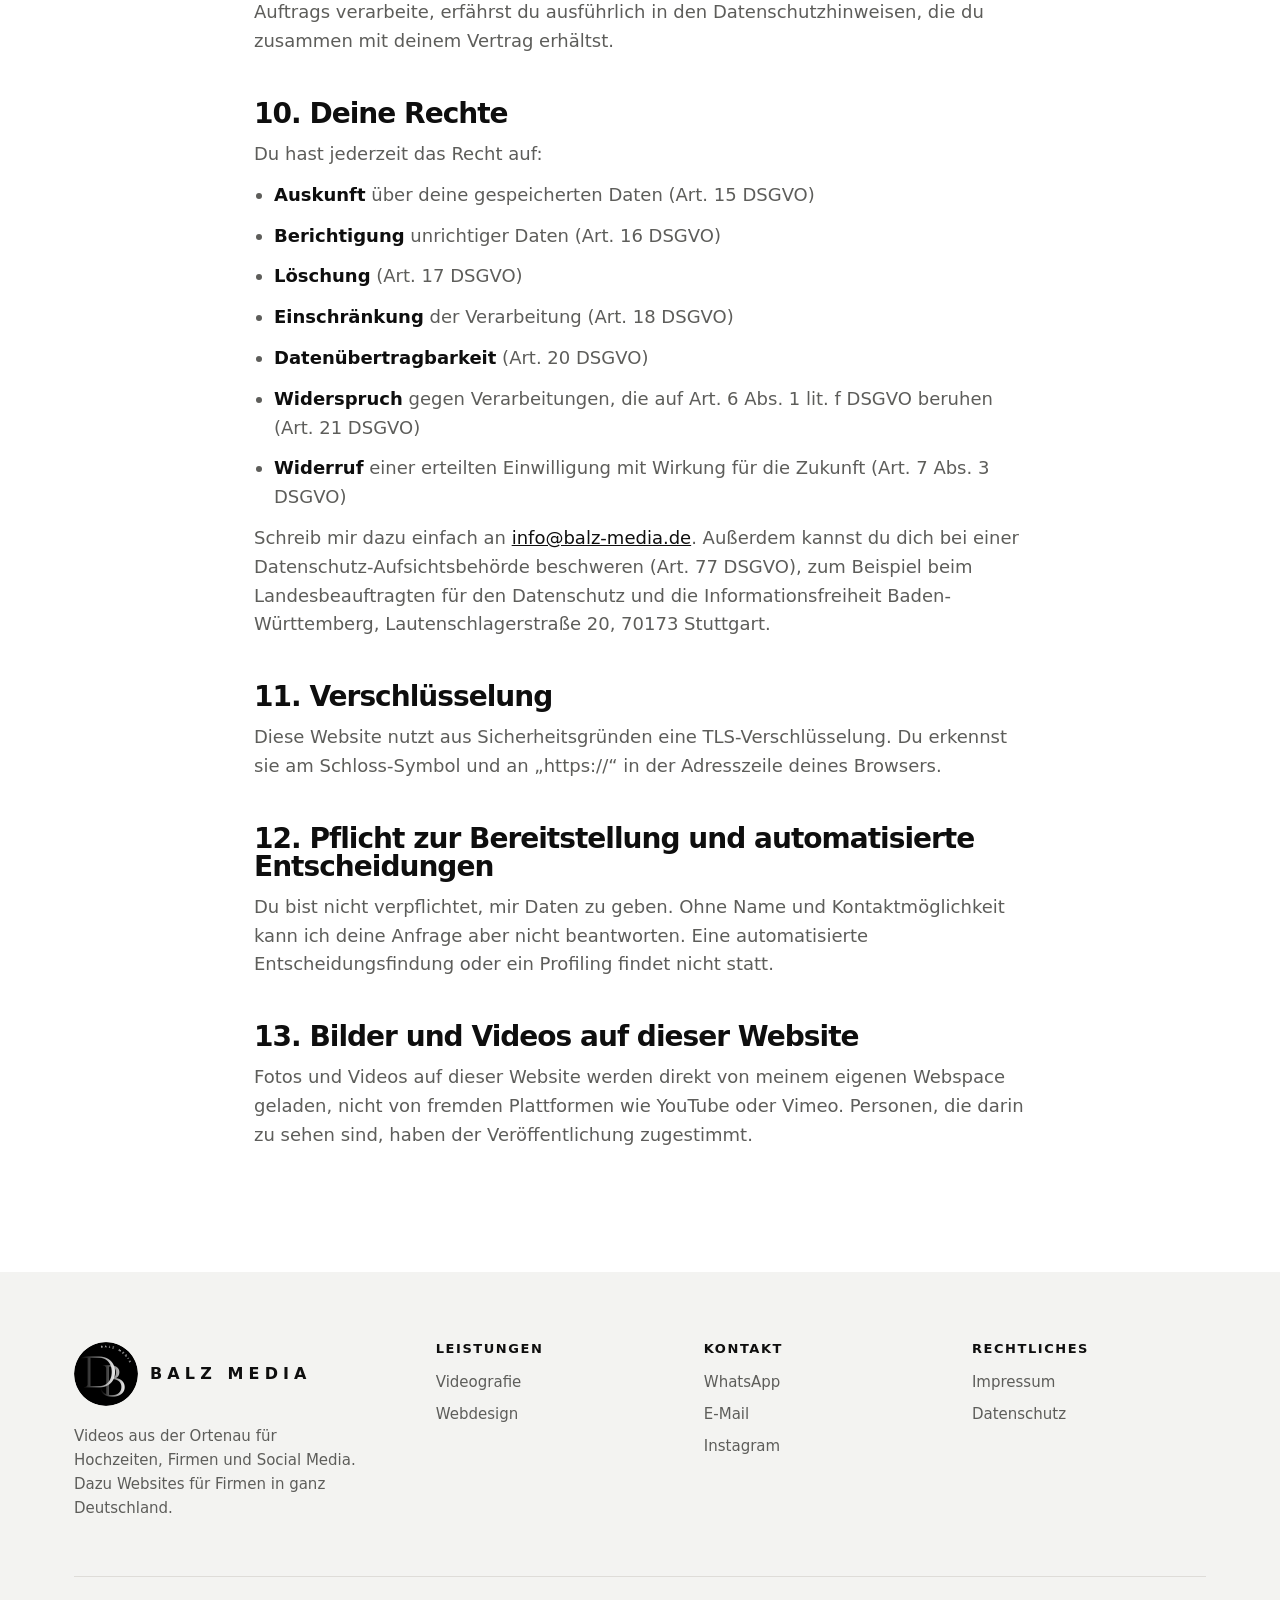
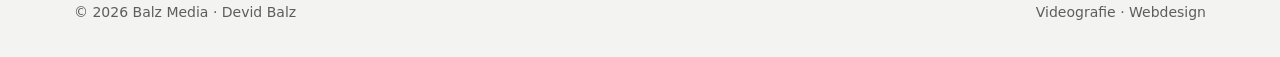
==== commit ef7adaef: "Add files via upload" ====
--- a/datenschutz.html
+++ b/datenschutz.html
@@ -21,7 +21,7 @@
 <meta property="og:image" content="https://balz-media.de/img/og-balz-media.jpg">
 <meta property="og:locale" content="de_DE">
 <script>try{var t=localStorage.getItem('bm-theme');if(!t)t=matchMedia('(prefers-color-scheme: dark)').matches?'dark':'light';document.documentElement.setAttribute('data-theme',t)}catch(e){}</script>
-<link rel="stylesheet" href="style.css">
+<link rel="stylesheet" href="style.css?v=5">
 </head>
 <body>
 <header>
@@ -49,11 +49,12 @@
 <p>Diese Website setzt keine Cookies, nutzt kein Tracking, keine Analyse-Tools und lädt keine Schriften oder Inhalte von fremden Servern. Personenbezogene Daten verarbeite ich nur, wenn du die Website aufrufst (technisch notwendig) oder wenn du mir eine Anfrage schickst.</p>
 
 <h2>3. Hosting und Server-Logfiles</h2>
-<p>Diese Website wird über <strong>GitHub Pages</strong> bereitgestellt, einen Dienst der GitHub, Inc., 88 Colin P. Kelly Jr. Street, San Francisco, CA 94107, USA. Beim Aufruf der Website verarbeitet GitHub automatisch technische Daten, die dein Browser übermittelt, insbesondere deine IP-Adresse, Datum und Uhrzeit des Abrufs, die aufgerufene Seite sowie Browser- und Betriebssysteminformationen.</p>
+<p>Diese Website wird über <strong>GitHub Pages</strong> bereitgestellt, einen Dienst der GitHub, Inc., 88 Colin P. Kelly Jr. Street, San Francisco, CA 94107, USA. Beim Aufruf der Website verarbeitet GitHub automatisch technische Daten, die dein Browser übermittelt, insbesondere deine IP-Adresse, Datum und Uhrzeit des Abrufs, die aufgerufene Seite sowie Browser- und Betriebssysteminformationen. Ich selbst habe auf diese Logfiles keinen Zugriff; wie lange GitHub sie speichert, legt GitHub fest.</p>
 <p>Rechtsgrundlage ist Art. 6 Abs. 1 lit. f DSGVO. Mein berechtigtes Interesse liegt in der sicheren und fehlerfreien Bereitstellung der Website. Dabei werden Daten in die USA übermittelt. GitHub stützt solche Übermittlungen auf die Standardvertragsklauseln der EU-Kommission (Art. 46 Abs. 2 lit. c DSGVO). Mehr dazu in der <a href="https://docs.github.com/de/site-policy/privacy-policies/github-general-privacy-statement" target="_blank" rel="noopener">Datenschutzerklärung von GitHub</a>.</p>
 
 <h2>4. Kontaktformular (Web3Forms)</h2>
-<p>Wenn du das Kontaktformular nutzt, verarbeite ich die Angaben, die du einträgst: Name, Telefonnummer oder E-Mail-Adresse und Thema sowie, je nach Thema, deine Angaben zu Firma, Website, Paket und gewünschten Funktionen oder zu Anlass, Datum und Ort eines Videodrehs und deine Nachricht. Ich nutze sie nur, um deine Anfrage zu beantworten und dir ein Angebot zu machen.</p>
+<p>Wenn du das Kontaktformular nutzt, verarbeite ich die Angaben, die du einträgst: Name, Telefonnummer oder E-Mail-Adresse, deinen bevorzugten Kontaktweg und das gewählte Thema sowie, je nach Thema, deine Angaben zu Firma und Branche, bisheriger Website, Paket und gewünschten Funktionen, zu Datum, Ort bzw. Location und Art deiner Hochzeit oder deines Events, zu Einsatzzweck und Social-Media-Kanälen und deine Nachricht. Alle Angaben außer Name und Kontaktmöglichkeit sind freiwillig. Ich nutze sie nur, um deine Anfrage zu beantworten und dir ein Angebot zu machen.</p>
+<p>Wenn du im Formular „Per WhatsApp senden“ wählst, werden deine Angaben nicht über Web3Forms übertragen. Stattdessen öffnet sich WhatsApp mit einer vorbereiteten Nachricht, die du selbst abschickst (siehe Punkt 6).</p>
 <p>Für die technische Übermittlung des Formulars per E-Mail nutze ich den Dienst <strong>Web3Forms</strong>, betrieben von Web3Creative mit Sitz in Indien. Web3Forms setzt weitere Dienstleister ein, unter anderem Amazon Web Services, Cloudflare und Hetzner. Dabei können Daten in Länder außerhalb der EU übermittelt werden, insbesondere nach Indien und in die USA. Web3Forms hat dafür die Standardvertragsklauseln der EU-Kommission in seinen Auftragsverarbeitungsvertrag aufgenommen (Art. 46 Abs. 2 lit. c DSGVO). Web3Forms speichert übermittelte Anfragen nach eigenen Angaben bis zu drei Jahre. Mehr dazu: <a href="https://web3forms.com/dpa" target="_blank" rel="noopener">Auftragsverarbeitungsvertrag von Web3Forms</a>.</p>
 <p>Rechtsgrundlage ist Art. 6 Abs. 1 lit. b DSGVO (Anfrage und Vorbereitung eines Vertrags). Wenn du das Formular nicht nutzen möchtest, erreichst du mich auch direkt per E-Mail oder Telefon.</p>
 
@@ -70,7 +71,7 @@
 <p>Wenn du zwischen hellem und dunklem Modus wechselst, wird deine Auswahl im lokalen Speicher deines Browsers (localStorage) abgelegt, damit sie beim nächsten Seitenaufruf erhalten bleibt. Diese Information verlässt dein Gerät nicht und wird nicht an mich übertragen. Rechtsgrundlage ist § 25 Abs. 2 Nr. 2 TDDDG, da die Speicherung für die von dir ausdrücklich gewünschte Funktion unbedingt erforderlich ist. Du kannst den Eintrag jederzeit über die Einstellungen deines Browsers löschen.</p>
 
 <h2>9. Speicherdauer</h2>
-<p>Anfragen lösche ich, sobald sie erledigt sind und keine gesetzlichen Aufbewahrungspflichten mehr bestehen. Wird aus deiner Anfrage ein Auftrag, bewahre ich geschäftliche Unterlagen nach den gesetzlichen Fristen auf (in der Regel bis zu 10 Jahre nach Handels- und Steuerrecht).</p>
+<p>Anfragen lösche ich, sobald sie erledigt sind und keine gesetzlichen Aufbewahrungspflichten mehr bestehen. Wird aus deiner Anfrage ein Auftrag, bewahre ich geschäftliche Unterlagen nach den gesetzlichen Fristen auf (in der Regel bis zu 10 Jahre nach Handels- und Steuerrecht). Wie ich Daten im Rahmen eines Auftrags verarbeite, erfährst du ausführlich in den Datenschutzhinweisen, die du zusammen mit deinem Vertrag erhältst.</p>
 
 <h2>10. Deine Rechte</h2>
 <p>Du hast jederzeit das Recht auf:</p>
@@ -81,11 +82,16 @@
 <li><strong>Einschränkung</strong> der Verarbeitung (Art. 18 DSGVO)</li>
 <li><strong>Datenübertragbarkeit</strong> (Art. 20 DSGVO)</li>
 <li><strong>Widerspruch</strong> gegen Verarbeitungen, die auf Art. 6 Abs. 1 lit. f DSGVO beruhen (Art. 21 DSGVO)</li>
+<li><strong>Widerruf</strong> einer erteilten Einwilligung mit Wirkung für die Zukunft (Art. 7 Abs. 3 DSGVO)</li>
 </ul>
 <p>Schreib mir dazu einfach an <a href="mailto:info@balz-media.de">info@balz-media.de</a>. Außerdem kannst du dich bei einer Datenschutz-Aufsichtsbehörde beschweren (Art. 77 DSGVO), zum Beispiel beim Landesbeauftragten für den Datenschutz und die Informationsfreiheit Baden-Württemberg, Lautenschlagerstraße 20, 70173 Stuttgart.</p>
 
 <h2>11. Verschlüsselung</h2>
 <p>Diese Website nutzt aus Sicherheitsgründen eine TLS-Verschlüsselung. Du erkennst sie am Schloss-Symbol und an „https://“ in der Adresszeile deines Browsers.</p>
+<h2>12. Pflicht zur Bereitstellung und automatisierte Entscheidungen</h2>
+<p>Du bist nicht verpflichtet, mir Daten zu geben. Ohne Name und Kontaktmöglichkeit kann ich deine Anfrage aber nicht beantworten. Eine automatisierte Entscheidungsfindung oder ein Profiling findet nicht statt.</p>
+<h2>13. Bilder und Videos auf dieser Website</h2>
+<p>Fotos und Videos auf dieser Website werden direkt von meinem eigenen Webspace geladen, nicht von fremden Plattformen wie YouTube oder Vimeo. Personen, die darin zu sehen sind, haben der Veröffentlichung zugestimmt.</p>
 </div></section>
 </main>
 <footer>
@@ -99,6 +105,6 @@
     <div class="fbot"><span>© 2026 Balz Media · Devid Balz</span><span>Videografie · Webdesign</span></div>
   </div>
 </footer>
-<script src="main.js"></script>
+<script src="main.js?v=5"></script>
 </body>
 </html>
--- a/style.css
+++ b/style.css
@@ -259,7 +259,6 @@
   .about .portrait{max-width:440px;width:100%}
   .grid3{grid-template-columns:1fr 1fr}
   .steps{grid-template-columns:1fr 1fr;gap:34px 20px}
-  .phone:nth-child(3){display:none}
   section{padding:90px 0}
 }
 @media(max-width:640px){
@@ -392,3 +391,44 @@
 .hero-film h1{font-size:clamp(44px,6.2vw,88px);max-width:15ch;margin-bottom:22px}
 .hero-film .lead{margin-bottom:28px}
 .hero-film .facts{margin-top:30px}
+
+@media(max-width:700px){
+.hero-film{display:block;min-height:0;padding:0 0 54px;background:#0b0b0b}
+.hero-film .hf-video{position:relative;inset:auto;display:block;width:100%;height:auto;aspect-ratio:4/5}
+.hero-film .hf-shade{inset:0 0 auto 0;height:calc(100vw * 1.25 + 2px);background:linear-gradient(0deg,#0b0b0b 0%,rgba(11,11,11,.55) 22%,rgba(11,11,11,0) 48%),linear-gradient(180deg,rgba(0,0,0,.25) 0%,rgba(0,0,0,0) 20%)}
+.hero-film .hf-in{margin-top:-64px}
+.hero-film h1{font-size:clamp(38px,11vw,50px);margin-bottom:18px}
+.hero-film .kicker{font-size:11px;letter-spacing:.12em}
+.hero-film .lead{font-size:17px;margin-bottom:24px}
+.hero-film .ctas .btn{flex:1 1 100%;justify-content:center}
+.hero-film .facts{gap:8px 18px;font-size:14px;margin-top:22px}
+}
+
+/* Demo-Handys: auf Tablet/Handy alle drei zeigen, zum Wischen */
+@media(max-width:1000px){
+.phones{justify-content:flex-start;overflow-x:auto;scroll-snap-type:x mandatory;gap:18px;margin:50px -24px 0;padding:10px 24px 50px;scrollbar-width:none;-webkit-overflow-scrolling:touch}
+.phones::-webkit-scrollbar{display:none}
+.phones::after{content:"";flex:0 0 6px}
+.phone,.phone:nth-child(2){flex:0 0 260px;width:260px;scroll-snap-align:center}
+.phone:hover{transform:none}
+.phones-note{margin-top:14px}
+}
+@media(max-width:640px){
+.phones{margin:40px -20px 0;padding:10px 20px 50px;gap:14px}
+.phone,.phone:nth-child(2){flex:0 0 66%;width:66%}
+}
+.swipe-hint{display:none}@media(max-width:1000px){.swipe-hint{display:inline}}
+
+/* Handy: Texte sauber und einheitlich ausrichten */
+@media(max-width:700px){
+section{padding:68px 0}
+.hero-film{padding:0 0 56px}
+.hero-film .hf-in{margin-top:0;padding-top:30px}
+.hero-film .hf-shade{background:linear-gradient(0deg,#0b0b0b 0%,rgba(11,11,11,0) 26%),linear-gradient(180deg,rgba(0,0,0,.2) 0%,rgba(0,0,0,0) 18%)}
+.hero-film .kicker .k-long{display:none}
+.ref{gap:14px!important}
+.ref .lead{margin-top:0}
+.cta .in2{gap:22px}
+.page-hero{padding:40px 0 56px}
+.contact-top,.kx-hero{padding-top:36px}
+}
